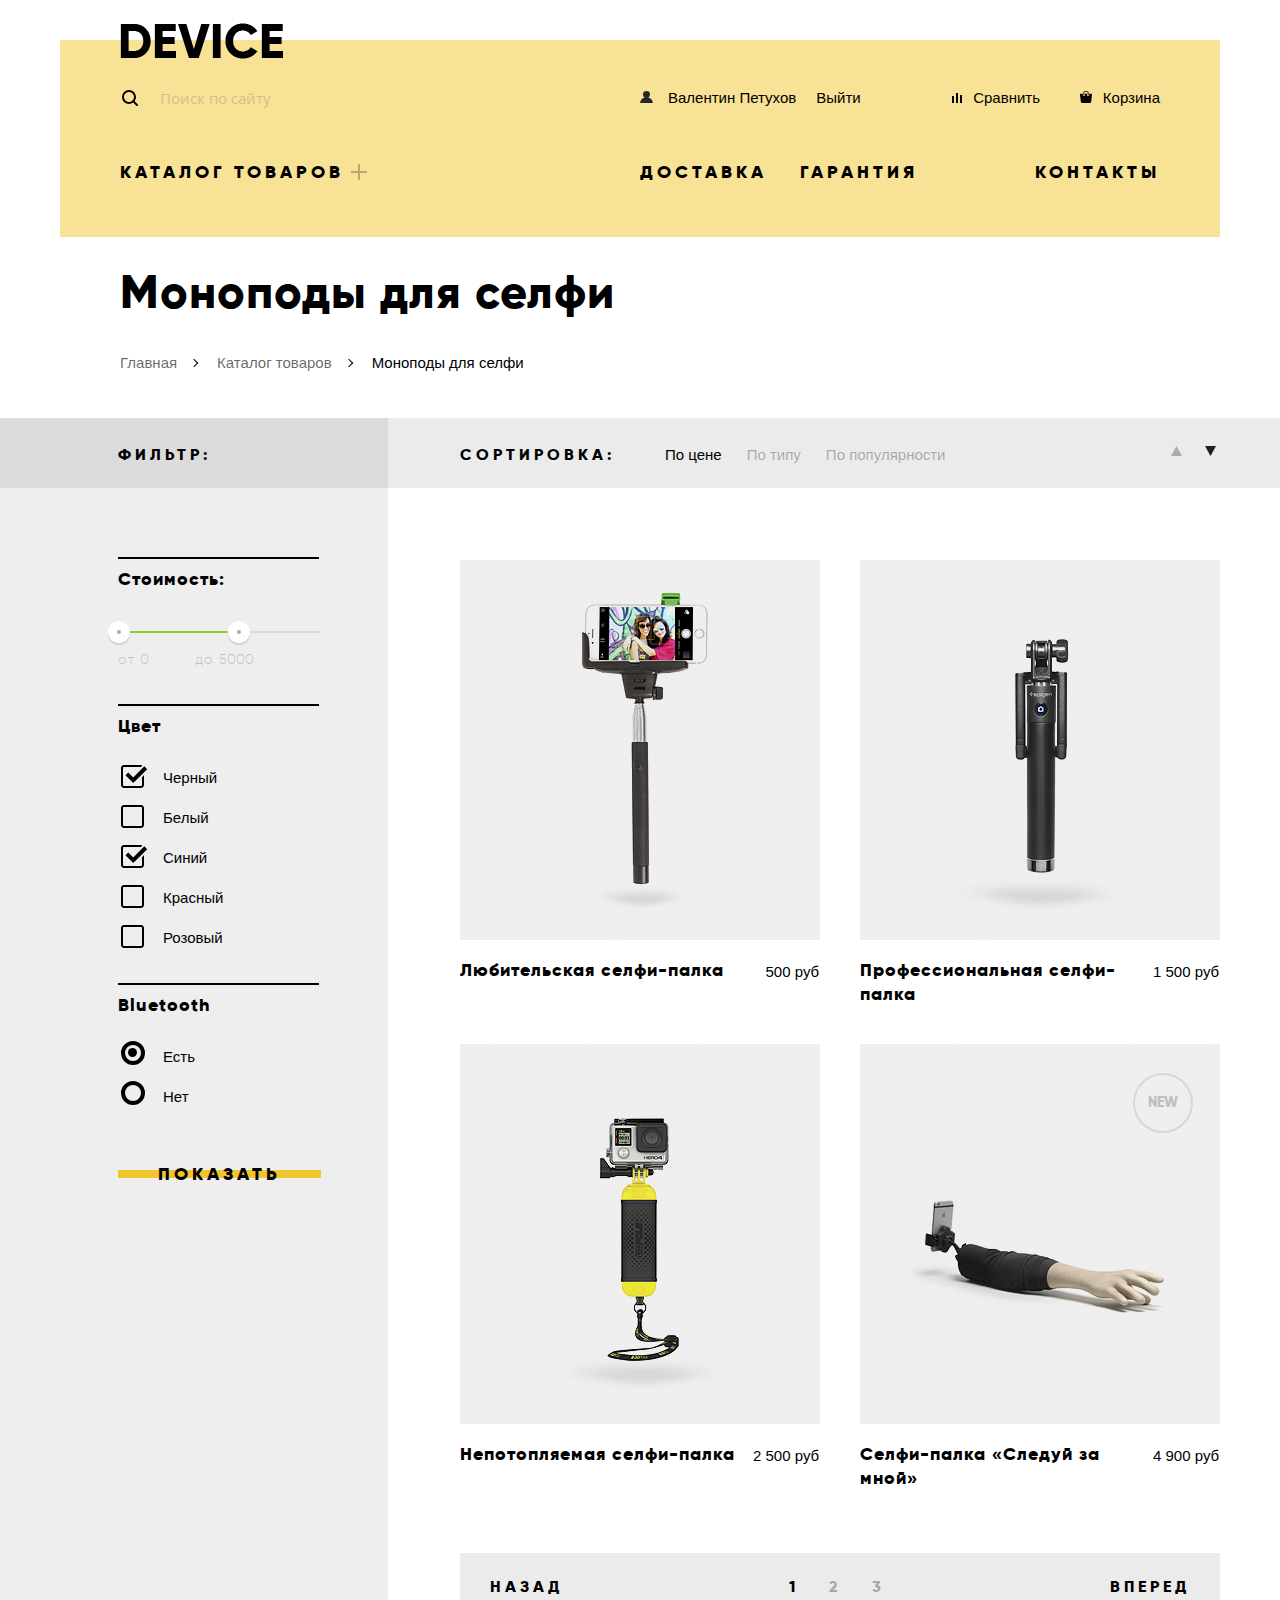
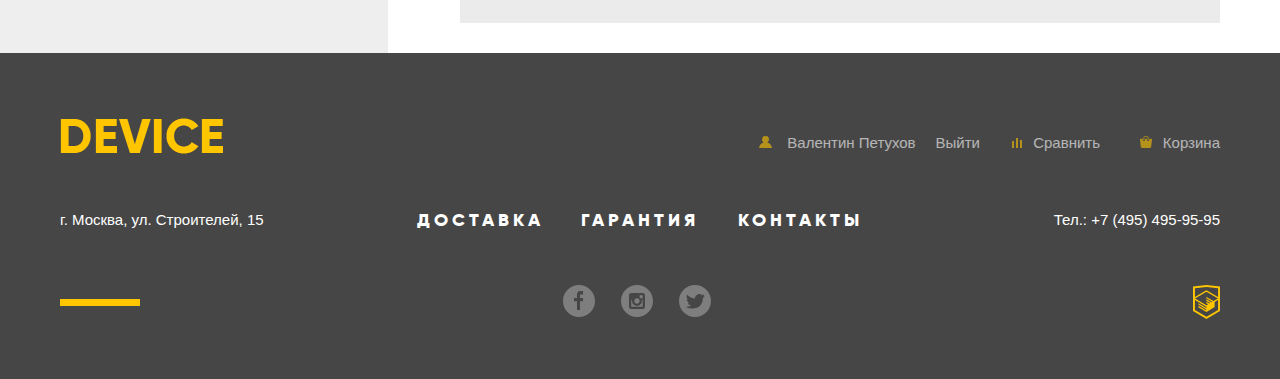
==== monopods_for_selfies.html @ bc7990cf "Первоначальная сыроватая версия" ====
<!DOCTYPE html>
<html lang="ru">
	<head>    
		<meta charset="utf-8">
		<title>HTML Academy: Девайс</title>
		<link href="css/normalize.css" rel="stylesheet">
		<link href="css/style.css" rel="stylesheet">
	</head>
	<body>
		<header>
			<div class="container">
				<div class="logo logo_header">
					<a href="index.html">
						<img src="img/logo_header.png" width="163" height="36" alt="DEVICE - девайс, логотип">
					</a>
				</div>
				<div class="submenu">
					<div class="search">
						<form>
							<input type="search" name="search" placeholder="Поиск по сайту">
							<button type="button">Найти</button>
						</form>
					</div>
					<p class="login login_header">
						<span class="unauthorized_user none"><a href="#">Войти</a></span>
						<span class="authorized_user "><a href="profile.html">Валентин Петухов</a><a href="#">Выйти</a>
					</p>
					<p class="compare compare_header"><a href="#">Сравнить</a></p>
					<p class="cart cart_header"><a href="#">Корзина</a></p>
				</div>
				<nav class="main_navigation">
					<ul class="main_navigation_list">
						<li class="catalog_header"><a class="catalog_link" href="#">Каталог товаров</a>
							<ul class="catalog_header_list">
								<li><a href="#">Виртуальная реальность</a></li>
								<li><a href="monopods_for_selfies.html">Моноподы для селфи</a></li>
								<li><a href="#">Экшн-камеры</a></li>
								<li><a href="#">Фитнес-браслеты</a></li>
								<li><a href="#">Умные часы</a></li>
								<li><a href="#">Квадрокоптеры</a></li>							
							</ul>
						</li>
						<li class="delivery"><a href="#">Доставка</a></li>
						<li class="guarantee"><a href="#">Гарантия</a></li>
						<li class="nav_contacts"><a href="#">Контакты</a></li>			
					</ul>
				</nav>
			</div>		
		</header>		
		<main class="monopods_for_selfies">
			<div class="container">
				<h1>Моноподы для селфи</h1>
				<ul class="breadcrumbs">
					<li>
						<a href="index.html">Главная</a>
					</li>
					<li>
						<a href="catalog.html">Каталог товаров</a>
					</li>
					<li class="breadcrumbs_current">Моноподы для селфи</li>
				</ul>	
			</div>		
			<div class="catalog_columns">
				<section class="filters">
					<h2>Фильтр:</h2>
					<form class="filter" method="get" action="https://echo.htmlacademy.ru">
						<fieldset>
							<legend>Стоимость:</legend>
							<div class="range_filter">
								<div class="range_controls">
									<div class="scale">
										<div class="bar" style=""></div>
									</div>
									<div class="toggle toggle_min"></div>
									<div class="toggle toggle_max"></div>
								</div>								
								<div class="price_controls">
									<label class="min_price">от 
										<input name="min_price" type="text" value="0">
									</label>
									<label class="max_price">до 
										<input name="max_price" type="text" value="5000">
									</label>
								</div>
							</div>
						</fieldset>					
						<fieldset>
							<legend>Цвет</legend>
							<ul>
								<li class="filter_option">
									<input class="visually_hidden filter_input filter_input_checkbox" type="checkbox" name="black" id="filter_black" checked>
									<label for="filter_black">Черный</label>
								</li>
								<li class="filter_option">
									<input class="visually_hidden filter_input filter_input_checkbox" type="checkbox" name="white" id="filter_white">
									<label for="filter_white">Белый</label>
								</li>
								<li class="filter_option">
									<input class="visually_hidden filter_input filter_input_checkbox" type="checkbox" name="blue" id="filter_blue" checked>
									<label for="filter_blue">Синий</label>
								</li>
								<li class="filter_option">
									<input class="visually_hidden filter_input filter_input_checkbox" type="checkbox" name="red" id="filter_red">
									<label for="filter_red">Красный</label>
								</li>
								<li class="filter_option">
									<input class="visually_hidden filter_input filter_input_checkbox" type="checkbox" name="pink" id="filter_pink">
									<label for="filter_pink">Розовый</label>
								</li>							
							</ul>
						</fieldset>					
						<fieldset>
							<legend>Bluetooth</legend>
							<ul>
								<li class="filter_option">
									<input class="visually_hidden filter_input filter_input_radio" type="radio" name="bluetooth" value="true" id="filter_true" checked>
									<label for="filter_true">Есть</label>
								</li>
								<li class="filter_option">
									<input class="visually_hidden filter_input filter_input_radio" type="radio" name="bluetooth" value="false" id="filter_false">
									<label for="filter_false">Нет</label>
								</li>
							</ul>
						</fieldset>					
						<button type="submit" class="filter_button button">Показать</button>
					</form>			
				</section>
				
				<section class="catalog">
					<ul class="sort">
						<li class="sort_item"><h2>Сортировка:</h2></li>
						<li class="sort_item current">По цене</li>
						<li class="sort_item">По типу</li>
						<li class="sort_item">По популярности</li>
						<li class="sort_item">
							<button type="button" class="increase"><span class="visually_hidden">по возрастанию цены</span></button>
							<button type="button" class="decrease current"><span class="visually_hidden">по убыванию цены</span></button>
						</li>						
					</ul>
					
					<h2 class="visually_hidden">Список моноподов для селфи</h2>
					<ul class="catalog_list">
						<li class="catalog_item">						
							<p class="catalog_item_image">
								<img src="img/item-1.jpg" width="360" height="380" alt="Любительская селфи-палка">
								<span class="button_wrap">
									<button type="button" class="button">В корзину</button>
									<button type="button" class="catalog_item_compare ">Добавить к сравнению</button>
								</span>							
							</p>						
							<a href="catalog_item.html">
								<h3>Любительская селфи-палка</h3>
							</a>
							<p class="catalog_item_price">
								500 <span>руб<span>
							</p>
						</li>
						<li class="catalog_item">						
							<p class="catalog_item_image">
								<img src="img/item-2.jpg" width="360" height="380" alt="Профессиональная селфи-палка ">
								<span class="button_wrap">
									<button type="button" class="button" href="#">В корзину</button>
									<button type="button" class="catalog_item_compare ">Добавить к сравнению</button>
								</span>
							</p>
							<a href="catalog_item.html">
								<h3>Профессиональная селфи-палка </h3>
							</a>
							<p class="catalog_item_price">
								1 500 <span>руб<span>
							</p>
						</li>
						<li class="catalog_item">						
							<p class="catalog_item_image">
								<img src="img/item-3.jpg" width="360" height="380" alt="Непотопляемая селфи-палка">
								<span class="button_wrap">
									<button type="button" class="button" href="#">В корзину</button>
									<button type="button" class="catalog_item_compare ">Добавить к сравнению</button>
								</span>							
							</p>						
							<a href="catalog_item.html">
								<h3>Непотопляемая селфи-палка</h3>
							</a>
							<p class="catalog_item_price">
								2 500 <span>руб<span>
							</p>
						</li>
						<li class="catalog_item new">						
							<p class="catalog_item_image">
								<img src="img/item-4.jpg" width="360" height="380" alt="Селфи-палка «Следуй за мной»">
								<span class="button_wrap">
									<button type="button" class="button" href="#">Купить</button>
									<button type="button" class="catalog_item_compare ">Добавить к сравнению</button>
								</span>							
							</p>						
							<a href="catalog_item.html">
								<h3>Селфи-палка «Следуй за мной»</h3>
							</a>
							<p class="catalog_item_price">
								4 900 <span>руб<span>
							</p>
						</li>
					</ul>
					<ul class="pagination_list">
						<li class="pagination_item">
							<a href="#">назад</a>
						</li>
						<span>
							<li class="pagination_item pagination_item_current">
								<a>1</a>
							</li>					
							<li class="pagination_item">
								<a href="#">2</a>
							</li>
							<li class="pagination_item">
								<a href="#">3</a>
							</li>
						</span>
						<li class="pagination_item"><a href="#">вперед</a></li>
					</ul>				
				</section>	
			</div>
		</main>
		
		<footer>
			<div class="container">
				<div class="footer_wrap">
					<div class="logo">
						<a href="index.html">
							<img src="img/logo_footer.png" width="163" height="36" alt="DEVICE - девайс, логотип">
						</a>
					</div>
					<div class="submenu">				
						<p class="login login_footer">
							<span class="unauthorized_user none"><a href="#">Войти</a></span>
							<span class="authorized_user "><a href="profile.html">Валентин Петухов</a><a href="#">Выйти</a>
						</p>
						<p class="compare compare_footer"><a href="#">Сравнить</a></p>
						<p class="cart cart_footer"><a href="#">Корзина</a></p>		
					</div>
				</div>
				<nav class="footer_navigation">	
					<ul class="footer_navigation_list">
						<li class="delivery"><a href="#">Доставка</a></li>
						<li class="guarantee"><a href="#">Гарантия</a></li>
						<li class="nav_contacts"><a href="#">Контакты</a></li>		
					</ul>
				</nav>
				<div class="contacts_secondary">
					<p>г. Москва, ул. Строителей, 15 </p>
					<p><a href="tel:+74954959595">Тел.: +7 (495) 495-95-95</a></p>
				</div>	
				<div class="external_link">
					<ul class="social">
					  <li><a class="social_button" href="#"><span class="visually_hidden">Фейсбук</span><img src="img/fb.svg" width="32" height="32" alt=""></a></li>
					  <li><a class="social_button" href="#"><span class="visually_hidden">Инстаграм</span><img src="img/instagram.svg" width="32" height="32" alt=""></a></li>
					  <li><a class="social_button" href="#"><span class="visually_hidden">Твиттер</span><img src="img/twitter.svg" width="32" height="32" alt=""></a></li>
					</ul>
					<a class="academy_link" href="https://htmlacademy.ru/intensive/htmlcss"><span class="visually_hidden">HTML Academy</span><img src="img/logo-html.svg" width="27" height="35" alt=""></a>
				</div>
			</div>		
		</footer>
				
		<section class="modal modal_map" id="map">
			<h2 class="visually_hidden">Как до нас добраться</h2>
			<script type="text/javascript" charset="utf-8" async src="https://api-maps.yandex.ru/services/constructor/1.0/js/?um=constructor%3A7a8193ea31c85af21fbd491e9a015ad1e9bf669c676dd7526cad1c7d620a6d3d&amp;width=960&amp;height=559&amp;lang=ru_RU&amp;scroll=true"></script>
			<button class="modal_close" type="button">Закрыть</button>
		</section>
	</body>
</html>
---- css/style.css ----
@font-face {
	font-family: 'Gilroy';
    src: local('Gilroy Light'), local('Gilroy-Light'), 
	url('fonts/gilroylight.woff2') format('woff2'),
    url('fonts/gilroylight.woff') format('woff');        
    font-weight: 300;
    font-style: normal;
}

@font-face {
    font-family: 'Gilroy';
    src: local('Gilroy Extra-Bold'), local('Gilroy-Extra-Bold'), 
	url('fonts/gilroyextrabold.woff2') format('woff2'),
    url('fonts/gilroyextrabold.woff') format('woff');		
    font-weight: 800;
    font-style: normal;
}

@font-face {
    font-family: 'Open Sans';
    src: local('Open Sans Light'), local('Open-Sans-Light'), 
	url('fonts/opensans-light.woff2') format('woff2'),
    url('fonts/opensans-light.woff') format('woff');       
    font-weight: 300;
    font-style: normal;
}

@font-face {
    font-family: 'Open Sans';
    src: local('Open Sans Regular'), local('Open-Sans-Regular'), 
	url('fonts/opensans.woff2') format('woff2'),
    url('fonts/opensans.woff') format('woff');         
    font-weight: normal;
    font-style: normal;
}

body {
	min-width: 1160px;
	margin: 0;
	padding: 0;
	font-family: "Open Sans", Arial, sans-serif;
	font-size: 15px;
	line-height: 30px;
	font-weight: 300;
	color: #000;
	background-color: #fff;
}

a {
	text-decoration: none;
	color: inherit;
}

img {
	max-width: 100%;
	height: auto;
}

/* ul {
	list-style: none;
	padding-left: 0;
	margin: 0;
} */

.visually_hidden:not(:focus):not(:active),
 input[type="checkbox"].visually_hidden,
 input[type="radio"].visually_hidden {
	position: absolute;
	width: 1px;
	height: 1px;
	margin: -1px;
	border: 0;
	padding: 0;
	white-space: nowrap;
	-webkit-clip-path: inset(100%);
	clip-path: inset(100%);
	clip: rect(0 0 0 0);
	overflow: hidden;
}

.container {
	width: 1160px;
	margin: 0 auto;
	padding: 0;
	box-sizing: border-box;
}

.none {
	display:none;
}

/* =======================HEADER======================== */
header .container {
	background-color: #f7e296;
	background-image: -webkit-linear-gradient(top, #fff 40px, #f7e296 40px);
	background-image: -o-linear-gradient(top, #fff 40px, #f7e296 40px);
	background-image: linear-gradient(180deg, #fff 40px, #f7e296 40px);
	padding: 0 60px; 
	-webkit-box-sizing: border-box; 
	box-sizing: border-box;
	position: relative;
}

.main_navigation_list,
.footer_navigation_list {
	list-style: none;
	margin: 0;
	padding: 22px 0 53px;
}

.submenu, 
.main_navigation_list,
.footer_navigation_list {
	display: -webkit-box;
	display: -ms-flexbox;
	display: flex;
	-ms-flex-wrap: wrap;
	flex-wrap: wrap;
	-webkit-box-pack: justify;
	-ms-flex-pack: justify;
	justify-content: space-between;	
}

.submenu {
	margin: 0;
	margin-bottom: 10px;
	/* list-style: none; */
	/* padding-left: 0; */	
}

.submenu a {
	position: relative;
	padding-left: 28px;
}
.login a{
	padding-left: 0;
}
.login_header,
.compare_header,
.cart_header {
	margin-top: 9px;
}

.main_navigation_list,
.footer_navigation_list {
	margin-bottom: 0;
	font-family: "Gilroy", Arial, sans-serif;
	font-size: 18px;
	font-weight: 800;
	text-transform: uppercase;
	letter-spacing: 4px;
	line-height: 24px;
}

.logo {
	margin-bottom: 5px;
}

.logo_header {
	width: 100%;
	padding-top: 23px;	
}

.search {
	width: 50%;	
	position: relative;	
}

.search input {
	background-color: #f7e296;
	border: none;
	color: #000;
	padding-left: 40px;
	opacity: 0.3;
	width: 356px;
	height: 48px;
	-webkit-box-sizing: border-box;
	box-sizing: border-box;
	vertical-align: top;
}

.search input:focus {
	border-bottom: 2px solid #000;
}

.search button {
	display: none;
	width: 85px;
	height: 48px;
	border: 2px solid #000;
	-webkit-box-sizing: border-box;
	box-sizing: border-box;
	-webkit-box-align: center;
	-ms-flex-align: center;
	align-items: center;
	-webkit-box-pack: center;
	-ms-flex-pack: center;
	justify-content: center;
	vertical-align: top;
	background-color: transparent;
	margin-left: -4px;
}

.search input:focus+button {
	display: -webkit-inline-box;
	display: -ms-inline-flexbox;
	display: inline-flex;
}

.search input:focus+button:hover {
	background-color: #000;
	color: #fff;
}

.search input+button:active {
	background-color: #000;
	display: -webkit-inline-box;
	display: -ms-inline-flexbox;
	display: inline-flex;
	color: rgba(256, 256, 256, 0.3);
}

.search::before {	
	display: block;
    position: absolute;
    top: 16px;
	left: 2px;
    width: 16px;
    height: 16px;
    background: url(../img/search.svg) center no-repeat; 
    content: "";
	z-index: 5;
}

.login {	
	width: 240px;	
}

.login span {
	position: relative;
	/* padding-left: 28px;  */
}

.login a {
	padding-left: 28px; 
}

.login span::before {	
	display: block;
    position: absolute;
    bottom: 3px;
	left: 0;
    width: 13px;
    height: 12px;
    background: url(../img/user.svg) center no-repeat; 
    content: "";
}

.authorized_user a:nth-of-type(2) {
	padding-left: 20px;
}

.compare {
	margin-right: 0;
	margin-left: auto;
	width: 120px;
	text-align: right;		
}

.compare a::before {	
	display: block;
    position: absolute;
    bottom: 3px;
	left: 7px;
    width: 10px;
    height: 10px;
    background: url(../img/compare.svg) center no-repeat; 
    content: "";
}

.cart {
	width: 120px;	
	text-align: right;
}

.cart a::before {	
	display: block;
    position: absolute;
    bottom: 3px;
	left: 5px;
    width: 12px;
    height: 12px;
    background: url(../img/cart.svg) center no-repeat; 
    content: "";
}

.catalog_header {
	width: 50%;	
}

.catalog_link {
	position: relative;
}

.catalog_link:after {
	display: block;
    position: absolute;
    top: 3px;
	right: -23px;
    width: 16px;
    height: 16px;
    background: url(../img/plus.svg) center no-repeat; 
    content: "";
	opacity: 0.3;
}

.delivery {
	width: 160px;
	margin-left: 0;
	margin-right: 0;
}

.guarantee {
	width: 160px;
	margin-left: 0;
	margin-right: auto;
}

.catalog_header_list {
	position: absolute;
	width: 100%;
	background-color: #f7e296;
	left: 0;
	display: none;
	padding: 20px 60px 35px;
	-webkit-box-sizing: border-box;
	box-sizing: border-box;
	z-index: 2;
	font-family: "Open Sans", Arial, sans-serif;
	font-size: 15px;
	line-height: 36px;
	text-transform: none;
	font-weight: 300;
	letter-spacing: normal;
	max-height: 164px;	
	list-style: none;
	margin: 0;
}

.catalog_header:hover .catalog_header_list {
	display: -webkit-box;
	display: -ms-flexbox;
	display: flex;
	-webkit-box-orient: vertical;
	-webkit-box-direction: normal;
	-ms-flex-direction: column;
	flex-direction: column;
	-ms-flex-wrap: wrap;
	flex-wrap: wrap;
	-ms-flex-line-pack: start;
	align-content: flex-start;
}

.catalog_header_list li {
	min-width: 200px;
	max-width: 240px;
	padding-right: 40px;	
}

.catalog_header_list li:last-child {
	margin-bottom: 35px;
}

/* ======================FOOTER========================= */
footer {
	background-color: #464646;
	color: #fff;
	padding-top: 60px;
	padding-bottom: 50px;
}

footer .logo {
	padding-top: 5px;
	width: 50%;
}
.footer_wrap{
	display: -webkit-box;
	display: -ms-flexbox;
	display: flex;
	-ms-flex-wrap: nowrap;
	flex-wrap: nowrap;
	-webkit-box-pack: justify;
	-ms-flex-pack: justify;
	justify-content: space-between;
	margin-bottom: 0;
}
footer .login {
	margin-left: auto;
	margin-right: 0;
	width: 250px;
	text-align: right;
	opacity: 0.6;
}

.login_footer span::before {
	background: url(../img/user_footer.svg) center no-repeat; 
}

.compare_footer a::before {
	background: url(../img/compare_footer.svg) center no-repeat; 
}

.cart_footer a::before {	
	background: url(../img/cart_footer.svg) center no-repeat; 
}

.compare_footer {
	margin-left: 0;	
	opacity: 0.6;
}
 
.cart_footer {
	opacity: 0.6;
}

footer .submenu {
    margin-bottom: 13px;
	width: 50%;	
}

.footer_navigation_list {
	-webkit-box-pack: center;
	-ms-flex-pack: center;
	justify-content: center;
	list-style:none;
	padding-left: 0;
}

footer .delivery,
footer .guarantee,
footer .nav_contacts {
	width: 160px;
	text-align: center;
}

footer .guarantee {
	margin-right: 0;
}

.contacts_secondary {
	display: -webkit-box;
	display: -ms-flexbox;
	display: flex;
	-ms-flex-wrap: nowrap;
	flex-wrap: nowrap;
	-webkit-box-pack: justify;
	-ms-flex-pack: justify;
	justify-content: space-between;
	margin-bottom: 0;
	height: 0;
}

.contacts_secondary p {
	position: relative;
	top: -95px
}

.external_link {
	display: -webkit-box;
	display: -ms-flexbox;
	display: flex;
	-ms-flex-wrap: nowrap;
	flex-wrap: nowrap;
	-webkit-box-pack: end;
	-ms-flex-pack: end;
	justify-content: flex-end;
	align-items: flex-start;
	position: relative;
}

.external_link::before {	
	display: block;
    position: absolute;
    bottom: 23px;
	left: 0px;
    width: 80px;
    height: 7px;
    background-color: #ffc600; 
    content: "";
}

.social {
	margin-right: -109px;
	/* margin-left: auto; */
	margin-bottom: 0;
	margin-top: 0;
}

.social li {
	padding: 0 11px;
	display: inline-block;
}

.social img {
	opacity: 0.3;
}

.social img:hover {
	opacity: 0.6;
	border: none;
}

.social a:focus img {
	opacity: 0.3;
	border: none;
}

.academy_link {
	margin-left: 50%;
	
}

/* =========================================================
							ГЛАВНАЯ
========================================================= */

/* ======================СЛАЙДЕР 1========================= */
.slider .container {
	position: relative;
}
.slider_list{
	list-style: none;
	padding-left: 0;
	margin: 0;
}

.slider h3 {
	font-family: "Gilroy", Arial, sans-serif;
	font-size: 47px;
	font-weight: 800;
	letter-spacing: 1px;
	line-height: 56px;
	margin: 79px 0 20px;
}

.slide {
	display: -webkit-box;
	display: -ms-flexbox;
	display: flex;
	-ms-flex-wrap: nowrap;
	flex-wrap: nowrap;
	-webkit-box-pack: justify;
	-ms-flex-pack: justify;
	justify-content: space-between;	
	background-color: #fff;
	background-image: -webkit-linear-gradient(top, #f7e296 110px, #fff 110px);
	background-image: -o-linear-gradient(top, #f7e296 110px, #fff 110px);
	background-image: linear-gradient(180deg, #f7e296 110px, #fff 110px);
	position: relative;
	margin-bottom: 95px;
}

.slide::after {	
	display: block;
    position: absolute;
    top: 60px;
	right: 48px;
    content: "";
	font-family: "Gilroy", Arial, sans-serif;
	font-size: 179px;
	font-weight: 800;
	color: #fff;
	z-index: 0;	
}

.slide#slide_2 {
	display: none;
}

.slide#slide_3 {
	display: none;
}

.slide#slide_1::after {
	content: "01";
}

.slide#slide_2::after {
	content: "02";
}

.slide#slide_3::after {
	content: "03";
}

.slider_controls {
	position: absolute;
	top: 320px;
	right: 100px;
	z-index: 2;
}

.slider_controls label {
	display: inline-block;
	width: 12px;
	height: 12px;
	border: 1px solid #000;	
	border-radius: 50%;
	margin-left: 20px;
	position: relative;
}

.slider_controls_input:checked + label::before {
	position: absolute;
	display: block;
	top: 3px;
	left: 3px;
	width: 3px;
	height: 3px;
	border: 1px solid #000;	
	border-radius: 50%;
	content: "";
	
}

.slider_img {
	display: -webkit-box;
	display: -ms-flexbox;
	display: flex;
	-webkit-box-align: center;
	-ms-flex-align: center;
	align-items: center;
	-webkit-box-pack: center;
	-ms-flex-pack: center;
	justify-content: center;
	width: 50%;		
}

.slider_img img {
	vertical-align: middle;	
}

.slider_desc {
	width: 50%;
	display: inline-block;
	z-index: 1;
}

.slider_desc p {
	padding-bottom: 25px;
}

.slider_desc h3 {
	position: relative;
}

.slider_desc h3::before {	
	display: block;
    position: absolute;
    top: -44px;
	left: 0px;
    width: 100px;
    height: 7px;
    background-color: #fff; 
    content: "";
}

.slider_charakt {
	font-family: "Gilroy", Arial, sans-serif;
	font-size: 36px;
	line-height: 48px;
	font-weight: 300;
}

.slider_charakt td {
	padding-right: 56px;
}

.button {
	font-family: "Gilroy", Arial, sans-serif;
	font-size: 18px;
	font-weight: 800;
	text-transform: uppercase;
	letter-spacing: 4px;
	line-height: 24px;
	display: inline-block;
	border: none;
	padding: 10px 40px;
	background-color: transparent;
	background-image: -webkit-linear-gradient(top, transparent 18px, #f0c52e 18px, #f0c52e 26px,transparent 26px);
	background-image: -o-linear-gradient(top, transparent 18px, #f0c52e 18px, #f0c52e 26px,transparent 26px);
	background-image: linear-gradient(180deg, transparent 18px, #f0c52e 18px, #f0c52e 26px,transparent 26px);
	margin-bottom: 50px;
}

.button:hover {
	background-image: none;	
	background-color: #f0c52e;
}

.button:active , 
.button:focus {
	color: rgba(0, 0, 0, 0.3);
}

img[src*="slider-2"]{
	margin-top: 12px;
}

img[src*="slider-3"]{
	margin-top: -30px;
}

/* ======================РАЗДЕЛЫ КАТАЛОГА========================= */
.popular {
	margin-bottom: 85px;
}

.popular_list {
    display: -webkit-box;
    display: -ms-flexbox;
    display: flex;
	-ms-flex-wrap: nowrap;
	flex-wrap: nowrap;
	-webkit-box-pack: justify;
	-ms-flex-pack: justify;
	justify-content: space-between;
	list-style: none;
	padding-left: 0;
	margin: 0;
}

.popular_item  div {
	display: -webkit-box;
	display: -ms-flexbox;
	display: flex;
	-webkit-box-pack: center;
	-ms-flex-pack: center;
	justify-content: center;
	width: 160px;
	height: 160px;
	background-color: #f7e296;
	margin-bottom: 30px;
	-webkit-box-sizing: border-box;
	box-sizing: border-box;
}

.popular_item img{
	height: 100%;
}
.popular_item  div:hover {
	background-color: #f0c52e;
}

.popular_item:active img,
.popular_item:active p,
.popular_item:focus img,
.popular_item:focus p{
	opacity: 0.3;
}

.popular_item:nth-of-type(2) div {
	-webkit-box-align: end;
	-ms-flex-align: end;
	align-items: flex-end;
	padding-bottom: 3px;
}

.popular_item p {
	font-family: "Gilroy", Arial, sans-serif;
	font-size: 18px;
	font-weight: 800;	
	line-height: 24px;
	margin: 0;
}

/* ======================СЛАЙДЕР 2========================= */
.services {
	background-image: -webkit-linear-gradient(top, #fff 100px, #e5e5e5 100px);
	background-image: -o-linear-gradient(top, #fff 100px, #e5e5e5 100px);
	background-image: linear-gradient(180deg, #fff 100px, #e5e5e5 100px);
	margin-bottom: 95px;
}

.services .container {
	display: -webkit-box;
	display: -ms-flexbox;
	display: flex;
	-ms-flex-wrap: nowrap;
	flex-wrap: nowrap;
	-webkit-box-pack: justify;
	-ms-flex-pack: justify;
	justify-content: space-between;
	padding-bottom: 69px;
}

.tabs_button {
	width: 280px;
	border-right: 7px solid #000;
	padding-top: 80px;
	padding-bottom: 50px;
}

.tabs_button label {
	display: block;
	width: 280px;
	height: 40px;
	margin-bottom: 25px;	
	-webkit-box-sizing: border-box;	
	box-sizing: border-box;
	color: #000;
	font-family: "Gilroy", Arial, sans-serif;
	font-size: 18px;
	font-weight: 800;
	text-transform: uppercase;
	letter-spacing: 4px;
	line-height: 24px;	
}

.tabs_button label:active, 
.tabs_button label:focus,
.tabs_button_input:checked + label{
	color: #f7e184;
	background-color: #000;	
}

.tabs_button_input:checked + label span{
	background-image: none;
}

.tabs_button_input:checked + label span:hover{
	background-color: transparent;
}

.services_button {
	display: -webkit-box;
	display: -ms-flexbox;
	display: flex;
	-webkit-box-align: center;
	-ms-flex-align: center;
	align-items: center;
	-webkit-box-pack: center;
	-ms-flex-pack: center;
	justify-content: center;	
	width: 160px;
	height: 100%;
	background-color: transparent;
	background-image: -webkit-linear-gradient(top, transparent 16px, #f0c52e 16px, #f0c52e 24px, transparent 24px);
	background-image: -o-linear-gradient(top, transparent 16px, #f0c52e 16px, #f0c52e 24px, transparent 24px);
	background-image: linear-gradient(180deg, transparent 16px, #f0c52e 16px, #f0c52e 24px, transparent 24px);
}

.services_button:hover {
	background-color: #f0c52e;
}

.services_button:active,
.services_button:focus,
label:active  .services_button,
label:focus  .services_button {
	background-color: transparent;
	background-image: none;
}

.tabs_slides {
	width: 880px;
	padding: 75px 0 0;
}

.tabs_slides h3 {
	font-family: "Gilroy", Arial, sans-serif;
	font-size: 47px;
	font-weight: 800;
	letter-spacing: 1px;
	line-height: 48px;
	margin: 0 0 30px;
}

.tabs_slides div{
	padding-right: 300px;
	padding-left: 120px;
	position: relative;
}

#tab_slide_1::after {	
	display: block;
    position: absolute;
    top: 0px;
	right: 75px;
    width: 136px;
    height: 164px;
    background: url(../img/delivery.svg) center no-repeat; 
    content: "";
}

#tab_slide_2::after {	
	display: block;
    position: absolute;
    top: 0px;
	right: 75px;
    width: 171px;
    height: 195px;
    background: url(../img/warranty.svg) center no-repeat; 
    content: "";
}

#tab_slide_3::after {	
	display: block;
    position: absolute;
    top: 0px;
	right: 75px;
    width: 156px;
    height: 188px;
    background: url(../img/credit.svg) center no-repeat; 
    content: "";
}

#tab_slide_2 {
	display: none;
}

#tab_slide_3 {
	display: none;
}

/* =====================БРЕНДЫ========================== */
.brand {
	margin-bottom: 85px;
}

.brand ul {
	display: -webkit-box;
	display: -ms-flexbox;
	display: flex;
	-ms-flex-wrap: nowrap;
	flex-wrap: nowrap;
	-webkit-box-pack: justify;
	-ms-flex-pack: justify;
	justify-content: space-between;
	list-style: none;
	padding-left: 0;
	margin: 0;
}

.brand_item:hover img {
	opacity: 0;
}

.brand_1:hover {	
	background: url(../img/logo-1_color.png)top center no-repeat; 
}


.brand_2:hover {
	background: url(../img/logo-2_color.png)top center no-repeat; 
}

.brand_3:hover {
	background: url(../img/logo-3_color.png)top center no-repeat; 
}

.brand_4:hover {
	background: url(../img/logo-4_color.png)top center no-repeat; 
}

/* =====================ОБЩАЯ ИНФОРМАЦИЯ========================== */
.general_info {
	padding-bottom: 25px;
}

.general_info .container {
	display: -webkit-box;
	display: -ms-flexbox;
	display: flex;
	-ms-flex-wrap: nowrap;
	flex-wrap: nowrap;
	-webkit-box-pack: justify;
	-ms-flex-pack: justify;
	justify-content: space-between;
}

 .info {
	padding-right: 20px;
}

 .contacts {
	padding-left: 20px;
}

.general_info h3 {
	position: relative;
	font-family: "Gilroy", Arial, sans-serif;
	font-size: 47px;
	font-weight: 800;
	letter-spacing: 1px;
	line-height: 48px;
	margin-bottom: 45px;
}

.general_info h3::before {	
	display: block;
    position: absolute;
    top: -50px;
	left: 0px;
    width: 80px;
    height: 7px;
    background-color: #000; 
    content: "";
}

.general_info p {
	margin: 0 0 31px;
}

img[src="img/map.jpg"]{
	margin-top: 10px;
	margin-bottom: 58px;
}

.transport_company {
	font-family: "Gilroy", Arial, sans-serif;
	font-size: 16px;
	font-weight: 800;
	letter-spacing: 1px;
	line-height: 40px;
	margin: 59px 0 60px;
	list-style:none;
	padding-left: 0;
}

.transport_company li {
	padding-left: 34px;
	position: relative;	
}

.transport_company li::before {
	display: block;
    position: absolute;
    top: 16px;
	left: 0px;
    width: 8px;
    height: 8px;
    border: 2px solid #e5e5e5;
	border-radius: 50%;
	-webkit-box-sizing: border-box;
	box-sizing: border-box;
	content: "";
}

/* =======================ЭФФЕКТЫ СОСТОЯНИЯ======================== */
.logo img:hover,
.search input:hover,
.login_header:hover a,
.compare_header:hover a,
.cart_header:hover a,
.catalog_header_list li:hover,
.catalog_header:hover>a,
.delivery:hover a,
.guarantee:hover a,
.nav_contacts:hover a,
.footer_navigation li:hover,
.academy_link img:hover {
	opacity: 0.6;
}

.footer_navigation .cart_footer:hover,
.footer_navigation .compare_footer:hover,
.footer_navigation .login_footer:hover,
.search input:active,
.search input:focus {
	opacity: 1;
}
 
.logo:active a,
.login_header:active a,
.compare_header:active a,
.cart_header:active a,
.catalog_header_list li:active,
.catalog_header > a:active,
.delivery:active a,
.guarantee:active a,
.nav_contacts:active a,
.academy_link img:active,
.footer_navigation .cart_footer:active,
.footer_navigation .compare_footer:active,
.footer_navigation .login_footer:active,
.logo a:focus,
.login_header a:focus,
.compare_header:focus a,
.cart_header:focus a,
.catalog_header_list li:focus,
.catalog_header:focus > a,
.delivery:focus a,
.guarantee:focus a,
.nav_contacts:focus a,
.academy_link:focus img,
.footer_navigation .cart_footer:focus,
.footer_navigation .compare_footer:focus,
.footer_navigation .login_footer:focus {
	opacity: 0.3;
}

/* ======================ВСПЛЫВАЮЩИЕ ОКНА========================= */
.modal {
	position: fixed;
	color: #000000;
	background-color: #fff; 
	-webkit-box-shadow: 0 10px 20px 0 rgba(0, 0, 0, 0.2); 
	box-shadow: 0 10px 20px 0 rgba(0, 0, 0, 0.2);
}

.modal_close {
	position: absolute;
	top: 22px;
	right: 22px;
	width: 54px;
	height: 54px;
	border-radius: 50%;
	font-size: 0;
	background-color: #f7e296;
	border: 0;
	cursor: pointer;
}

.modal_close::before,
.modal_close::after {
	content: "";
	position: absolute;
	top: 26px;
	left: 14px;
	width: 26px;
	height: 1px;
	background-color: #fff;
}

	.modal_close::before {
	-webkit-transform: rotate(45deg);
	-ms-transform: rotate(45deg);
	transform: rotate(45deg);
}

.modal_close::after {
	-webkit-transform: rotate(-45deg);
	-ms-transform: rotate(-45deg);
	transform: rotate(-45deg);
}

.message_form input:hover,
.message_form textarea:hover{
	background-color: #eaeaea;		
}

.message_form input:focus,
.message_form textarea:focus {
	border: 2px solid #f7e296;
	background-color: #fff;
}

/* ======окно сообщения======= */
.modal_message {
	top: 120px;
	left: 50%;
	margin-left: -480px;
	width: 960px;
	height: 555px;
	-webkit-box-sizing: border-box;
	box-sizing: border-box;
	padding: 90px 100px 90px;
	display: none;
	z-index: 2;
	
}

.modal_message label {
	display: inline-block;
	font-family: "Gilroy", Arial, sans-serif;
	font-size: 18px;
	font-weight: 800;
	line-height: 24px;
}

.modal_message input,
.modal_message textarea {
	background-color: #f2f2f2;
	margin: 7px 0 30px;
	padding: 16px 20px;
	-webkit-box-sizing: border-box;
	box-sizing: border-box;
	border: none;	
}

.modal_message input {
	width:360px;
	height: 50px;
	display: block;	
}

.modal_message textarea {
	width:760px;
	height: 156px;	
}

.message_form {
	display: -webkit-box;
	display: -ms-flexbox;
	display: flex;
	-ms-flex-wrap: wrap;
	flex-wrap: wrap;
	-webkit-box-pack: justify;
	-ms-flex-pack: justify;
	justify-content: space-between;
}

/* ======окно карта======= */
.modal_map {
	top: 50%;
	left: 50%;
	margin-top: -280px;
	margin-left: -480px;
	width: 960px;
	height: 559px;
	display: none;
	z-index: 2;
}

.modal-map p {
	margin: 0;
}

/* =========================================================
					КАТАЛОГ - МОНОПОДЫ ДЛЯ СЕЛФИ
========================================================= */
.monopods_for_selfies .container{
	padding: 0 60px;
}
.monopods_for_selfies h1 {
	font-family: "Gilroy", Arial, sans-serif;
	font-size: 47px;
	font-weight: 800;
	letter-spacing: 1px;
	line-height: 48px;
}

.breadcrumbs {
	display: -webkit-box;
	display: -ms-flexbox;
	display: flex;
	-webkit-box-pack: start;
	-ms-flex-pack: start;
	justify-content: flex-start;
	-ms-flex-wrap: wrap;
	flex-wrap: wrap;
	padding: 0;
	margin: 0;
	margin-bottom: 40px;
	list-style: none;	
}

.breadcrumbs li {
	position: relative;
	margin-right: 40px;
}

.breadcrumbs li:last-child {
	margin-right: 0;
}

.breadcrumbs li::after {
	content: "";
	position: absolute;
	top: 12px;
	right: -20px;
	width: 5px;
	height: 5px;
	border-top: 1px solid #000000;
	border-right: 1px solid #000000;
	-webkit-transform: rotate(45deg);
	-ms-transform: rotate(45deg);
	transform: rotate(45deg);	
}

.breadcrumbs a {
	color: rgba(0, 0, 0, 0.6);
}

.breadcrumbs a:hover,
.breadcrumbs a:focus {
	color: rgba(0, 0, 0, 1);	
}

.breadcrumbs a:active {
	color: rgba(0, 0, 0, 0.3);	
}

.breadcrumbs_current::after {
	display: none;
}

.catalog_columns {
	display: -webkit-box;
	display: -ms-flexbox;
	display: flex;
	-webkit-box-pack: center;
	-ms-flex-pack: center;
	justify-content: center;
	background-image: linear-gradient(90deg, #eeeeee 50%, #ffffff 70px);
	box-shadow: 0 70px 0 rgba(0,0,0,0.08)inset;
}

/* ========================фИЛЬТР======================= */
.filters {
	width: 328px;
	padding: 0 68px 0 58px;
	/* background-image: -webkit-linear-gradient(top, #dcdcdc 70px, #efefef 70px);
	background-image: -o-linear-gradient(top, #dcdcdc 70px, #efefef 70px);
	background-image: linear-gradient(180deg, #dcdcdc 70px, #efefef 70px); */
	-webkit-box-sizing: border-box;
	box-sizing: border-box;
}

.catalog_columns h2 {
	font-family: "Gilroy", Arial, sans-serif;
	font-size: 16px;
	font-weight: 800;
	letter-spacing: 4px;
	line-height: 24px;
	text-transform: uppercase;
	margin: 25px 0 100px 0;
}

.filter fieldset {
	padding: 0;
	margin: 0;
	margin-bottom: 30px;
	border: none;	
}

.filter fieldset:first-child {
	margin-bottom: 35px;
}

.filter legend {
	font-family: "Gilroy", Arial, sans-serif;
	font-size: 18px;
	font-weight: 800;
	letter-spacing: 1px;
	line-height: 24px;
	margin-bottom: 25px;
	position: relative;
}

.filter legend:before {
	content: "";
	position: absolute;
	top: -10px;
	left:0px;
	width: 201px;
	height: 2px;
	background-color: #000000;	
}

/* =====диапазон цен======= */
.filter_item legend {
	font-size: 18px;
	line-height: 24px;
	text-transform: uppercase;
	font-weight: 700;
}

.range_controls {
	position: relative;
	height: 30px;
	margin-bottom: 0;
	padding-top: 15px;
	-webkit-box-sizing: border-box;
	box-sizing: border-box;	
}

.range_controls .scale {
	height: 2px;
	background: #d7dcde;
}

.range_controls .bar {
	margin-left: 0%; 
	width: 60%;	
	height: 2px;
	background: #91c92f;
}

.range_controls .toggle {
	position: absolute;
	top: 5px;
	left: 0;
	width: 4px;
	height: 4px;
	padding: 0;
	border: 9px solid #ffffff;
	background-color: #ababab;
	-webkit-box-shadow: 0 2px 1px 0 #cfcfcf;
	box-shadow: 0 2px 1px 0 #cfcfcf;
	border-radius: 50%;
	cursor: pointer;
}

.range_controls .toggle:active{
	border: 10px solid #ffffff;
	top: 4px;
}

.range_controls .toggle_min {
	left: -10px;
}

.range_controls .toggle_max {
	left: 110px;
}

.price_controls {
	font-size: 0;
}

.price_controls label {
	display: inline-block;
	font-family: "Gilroy", Arial, sans-serif;
	font-size: 14px;
	font-weight: 300;
	letter-spacing: 1px;
	line-height: 24px;
	color: rgba(0, 0, 0, 0.2);
}

.price_controls input {
	max-width: 55px;
	padding: 5px 0;
	text-align: left;
	border: none;
	background: transparent;
	display: inline;
	color: inherit;
}

/* =========параметры=========== */
.filter ul {
	padding: 0;
	margin: 0;
	list-style: none;	
}

.filter_option {
	margin-bottom: 10px;
	padding-left: 45px;
}

.filter_option label {
	position: relative;
	display: block;
	cursor: pointer;
	-webkit-user-select: none;
	-moz-user-select: none;
	-ms-user-select: none;
	user-select: none;
}

.filter_input_checkbox + label::before {
	content: "";
	position: absolute;
	left: -42px;
	top: 2px;
	width: 23px;
	height: 23px;
	background-image: url("../img/checkbox-off.svg");
	background-repeat: no-repeat;
	background-position: 0 0;
}

.filter_input_checkbox:checked + label::after {
	content: "";
	position: absolute;
	top: 2px;
	left: -42px;
	width: 27px;
	height: 23px;
	background-image: url("../img/checkbox-on.svg");
	background-repeat: no-repeat;
	background-position: 0 0;
}

.filter_input_checkbox:checked + label::before,
.filter_input_checkbox:checked:hover + label::before {
	opacity: 0;
}

.filter_input_checkbox:hover + label::before,
.filter_input_checkbox:checked:hover + label::after {
	opacity: 0.6;
}

.filter_input_checkbox:disabled + label::before,
.filter_input_checkbox:disabled + label::after {
	opacity: 0.3;
}

.filter_input_radio + label::before {
	content: "";
	position: absolute;
	left: -42px;
	top: -1px;
	width: 16px;
	height: 16px;
	border: 4px solid #000000;
	border-radius: 50%;
}

.filter_input:disabled + label {
	opacity: 0.3;
}

.filter_input_radio:checked + label::after {
	content: "";
	position: absolute;
	top: 6px;
	left: -35px;
	width: 9px;
	height: 9px;
	background-color: #000000;
	border-radius: 50%;
}


/* =========================КАРТОЧКИ ТОВАРОВ====================== */
.catalog {
	width: 832px;
	background-image: -webkit-linear-gradient(top, #ebebeb 70px, #ffffff 70px);
	background-image: -o-linear-gradient(top, #ebebeb 70px, #ffffff 70px);
	background-image: linear-gradient(180deg, #ebebeb 70px, #ffffff 70px);
	padding: 0 0 0 72px;
	-webkit-box-sizing: border-box;
	box-sizing: border-box;
}

.sort {
	display: -webkit-box;
	display: -ms-flexbox;
	display: flex;
	-ms-flex-wrap: wrap;
	flex-wrap: wrap;
	-webkit-box-align: center;
	-ms-flex-align: center;
	align-items: center;
	-webkit-box-pack: justify;
	-ms-flex-pack: justify;
	justify-content: space-between;
	padding: 0;
	margin: 0 0 72px 0;
	list-style: none;
	min-height: 70px;
}

.sort .current{
	color: rgba(0, 0, 0, 1);
}

.sort_item button.current {
	opacity: 1;
}

.sort_item {
	margin-left: 0;
	margin-right: 0;
	padding-right: 25px;
	text-align: left;
	color: rgba(0, 0, 0, 0.3);	
	
	margin-top: 22px;
	-ms-flex-item-align: baseline;
	align-self: baseline;
}


.sort_item:last-child {
	margin-left: auto;
	margin-right: 0;
	padding-right: 0px;
}

.sort_item h2 {
	margin: 0;
	padding-right:25px;
	color: rgba(0, 0, 0, 1);
}

.sort_item:hover {
	color: rgba(0, 0, 0, 0.6);
}

.sort_item:active {
	color: rgba(0, 0, 0, 1);
}

.sort_item button {
	width: 30px;
	height: 15px;
	border:none;
	background-color: transparent;
	position: relative;
}

.increase::before {
	content: "";
	position: absolute;
	top: 0;
	width: 11px;
	height: 10px;
	background: url("../img/icon-up-dir.svg")  center no-repeat;
	opacity: 0.3;
}

.decrease::before {
	content: "";
	position: absolute;
	top: 0;
	width: 11px;
	height: 10px;
	background: url("../img/icon-down-dir.svg")  center no-repeat;
	opacity: 0.3;
}

.decrease:hover::before,
.increase:hover::before,
.decrease.current:hover::before,
.increase.current:hover::before {
	opacity: 0.6;
}

.decrease.current::before,
.increase.current::before,
.decrease:active::before,
.increase:active::before {
	opacity: 1;
}

.catalog_list {
	display: -webkit-box;
	display: -ms-flexbox;
	display: flex;
	-ms-flex-wrap: wrap;
	flex-wrap: wrap;
	padding: 0;
	margin: 0;
	margin-bottom: 25px;
	list-style: none;
}

.catalog_item {
	width: 360px;
	margin-bottom: 20px;
	margin-right: 40px;
	position: relative;
	-webkit-box-sizing: border-box;
	box-sizing: border-box;
	display: inline-block;
}

.catalog_item:nth-child(2n) {
	margin-right: 0;
}

.catalog_item a {
	color: #000000;
	display: inline-block;
	width: 277px;
}

.catalog_item h3 {
	font-family: "Gilroy", Arial, sans-serif;
	font-size: 18px;
	font-weight: 800;
	letter-spacing: 1px;
	line-height: 24px;
}

.catalog_list .new{
	position: relative;
}
.catalog_list .new::before {
    display: block;
    position: absolute;
    top: 29px;
    right: 27px;
    width: 60px;
    height: 60px;
    border: 2px solid #d7d7d7;
	border-radius: 50%;
	box-sizing: border-box; 
    content: 'NEW';
	color: #bebebe;
	font-family: "Gilroy", Arial, sans-serif;
	font-size: 14px;
	font-weight: 800;
	z-index: 1;
	text-align: center;
	padding-top: 13px;
}
.catalog_item_image {
	margin: 0;
	position: relative;
	width: 360px;
	height: 380px;
}

.catalog_item_image img {
	width: 360px;
	height: 380px;
}

.button_wrap {
	position: absolute;
	top: 0;
	width: 100%;
	display: block;
	height: 380px;
	background-color: rgba(256, 256, 256, 0.5);
	padding-top: 168px;
	-webkit-box-sizing: border-box;
	box-sizing: border-box;
	text-align: center;
	opacity: 0;
}
.button_wrap:hover {
	opacity: 1;
}

.button_wrap .button {
	display: block;
	margin: 0 auto 10px;
}

.catalog_item_compare {
	border: none;
	background-color: transparent;
	color: rgba(0, 0, 0, 0.6);
	display: block;
	margin: 0 auto;
}

.catalog_item_compare:hover {
	color: rgba(0, 0, 0, 1);
}

.catalog_item_compare:active {
	color: rgba(0, 0, 0, 0.3);
}

.catalog_item_price {
	display: inline-block;
	width: 78px;
	vertical-align: top;
	text-align: right;
	margin-top: 17px;
}

/* ======================пагинатор========================= */
.pagination_list {  
	display: -webkit-box;  
	display: -ms-flexbox;  
	display: flex;
	-ms-flex-wrap: wrap;
	flex-wrap: wrap;
	-webkit-box-pack: justify;
	-ms-flex-pack: justify;
	justify-content: space-between;
	background-color: #ebebeb;
	margin: 0 0 30px 0;
	list-style: none;
	padding-left: 0;
	font-family: "Gilroy", Arial, sans-serif;
	font-size: 16px;
	font-weight: 800;
	letter-spacing: 4px;
	line-height: 24px;
	text-transform: uppercase;
}

.pagination_list span {
	color: rgba(0, 0, 0, 0.3);
	display: -webkit-box;
	display: -ms-flexbox;
	display: flex;
}

.pagination_item {
	height: 70px;
}

.pagination_item a {
	display: block;
	padding: 22px 15px;
	color: ;
}

.pagination_list>li {
	padding: 0 15px;	
}

.pagination_list>li:hover {
	background-color: #d9d9d9;		
}

.pagination_list>li:active {
	background-color: #d9d9d9;
	color: rgba(0, 0, 0, 0.3);	
}

.pagination_item a:hover,
.pagination_item a:focus,
.pagination_item a:active {
	background-color: ;
}

.pagination_item_current a {
	color: rgba(0, 0, 0, 1);  
}
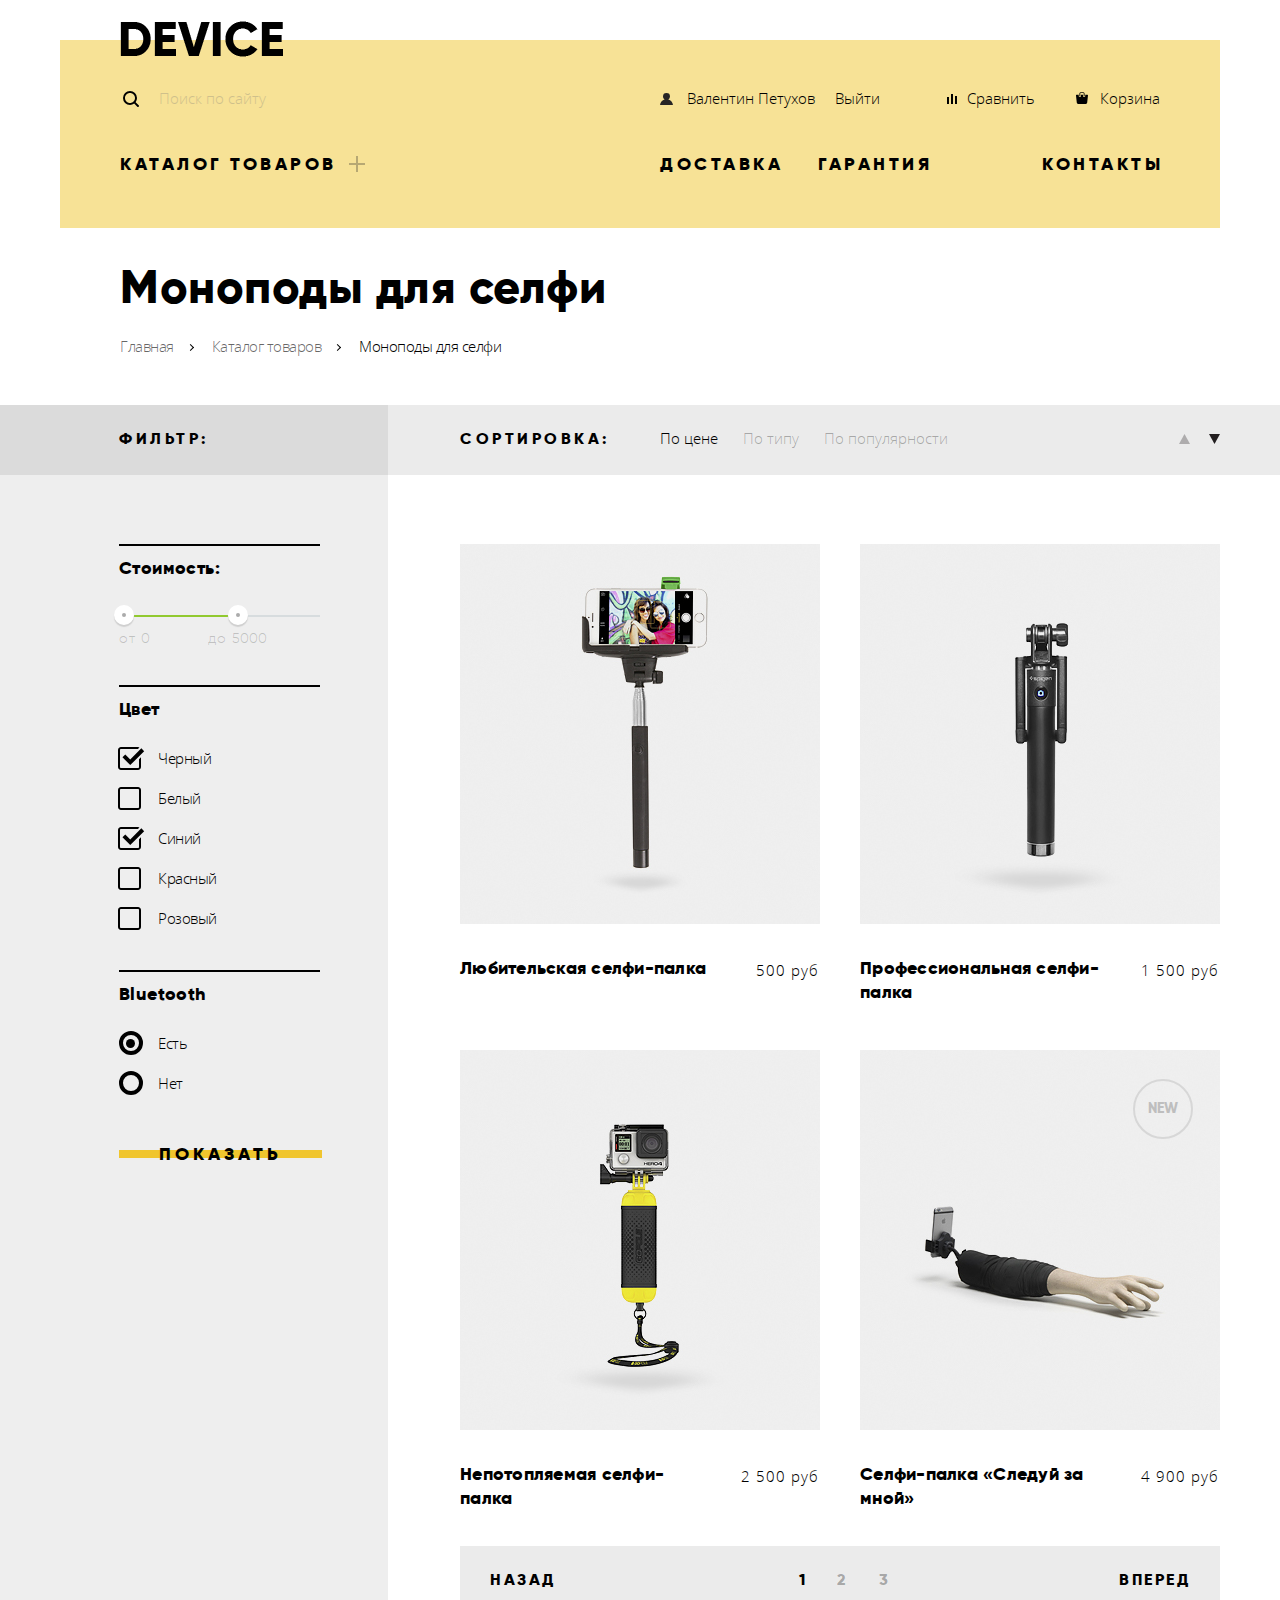
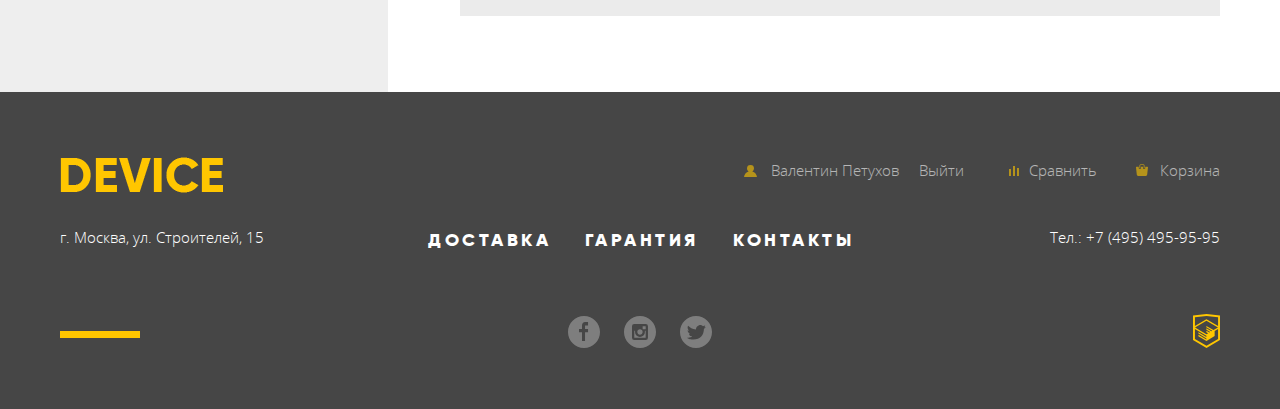
==== commit 65309edc: "Вариант 2" ====
--- a/monopods_for_selfies.html
+++ b/monopods_for_selfies.html
@@ -23,7 +23,7 @@
 					</div>
 					<p class="login login_header">
 						<span class="unauthorized_user none"><a href="#">Войти</a></span>
-						<span class="authorized_user "><a href="profile.html">Валентин Петухов</a><a href="#">Выйти</a>
+						<span class="authorized_user "><a href="profile.html">Валентин Петухов</a><a href="#">Выйти</a></span>
 					</p>
 					<p class="compare compare_header"><a href="#">Сравнить</a></p>
 					<p class="cart cart_header"><a href="#">Корзина</a></p>
@@ -65,11 +65,11 @@
 					<h2>Фильтр:</h2>
 					<form class="filter" method="get" action="https://echo.htmlacademy.ru">
 						<fieldset>
-							<legend>Стоимость:</legend>
+							<legend class="legend_prise">Стоимость:</legend>
 							<div class="range_filter">
 								<div class="range_controls">
 									<div class="scale">
-										<div class="bar" style=""></div>
+										<div class="bar"></div>
 									</div>
 									<div class="toggle toggle_min"></div>
 									<div class="toggle toggle_max"></div>
@@ -85,7 +85,7 @@
 							</div>
 						</fieldset>					
 						<fieldset>
-							<legend>Цвет</legend>
+							<legend class="legend_color">Цвет</legend>
 							<ul>
 								<li class="filter_option">
 									<input class="visually_hidden filter_input filter_input_checkbox" type="checkbox" name="black" id="filter_black" checked>
@@ -109,8 +109,8 @@
 								</li>							
 							</ul>
 						</fieldset>					
-						<fieldset>
-							<legend>Bluetooth</legend>
+						<fieldset class="fieldset_bluetooth" >
+							<legend class="legend_bluetooth">Bluetooth</legend>
 							<ul>
 								<li class="filter_option">
 									<input class="visually_hidden filter_input filter_input_radio" type="radio" name="bluetooth" value="true" id="filter_true" checked>
@@ -127,77 +127,84 @@
 				</section>
 				
 				<section class="catalog">
-					<ul class="sort">
-						<li class="sort_item"><h2>Сортировка:</h2></li>
-						<li class="sort_item current">По цене</li>
-						<li class="sort_item">По типу</li>
-						<li class="sort_item">По популярности</li>
-						<li class="sort_item">
-							<button type="button" class="increase"><span class="visually_hidden">по возрастанию цены</span></button>
-							<button type="button" class="decrease current"><span class="visually_hidden">по убыванию цены</span></button>
-						</li>						
-					</ul>
-					
+					<div class="sort_container">
+						<h2 class="h2_sort">Сортировка:</h2>
+						<ul class="sort">							
+							<li class="sort_item current"><a href="#">По цене</a></li>
+							<li class="sort_item"><a href="#">По типу</a></li>
+							<li class="sort_item"><a href="#">По популярности</a></li>
+							<li class="sort_item">
+								<a class="increase" href="#">
+									<span class="visually_hidden">по возрастанию цены</span>								
+								</a>
+							</li>
+							<li class="sort_item">
+								<a class="decrease current" href="#">
+									<span class="visually_hidden">по убыванию цены</span>								
+								</a>
+							</li>						
+						</ul>
+					</div>
 					<h2 class="visually_hidden">Список моноподов для селфи</h2>
 					<ul class="catalog_list">
 						<li class="catalog_item">						
 							<p class="catalog_item_image">
 								<img src="img/item-1.jpg" width="360" height="380" alt="Любительская селфи-палка">
 								<span class="button_wrap">
-									<button type="button" class="button">В корзину</button>
-									<button type="button" class="catalog_item_compare ">Добавить к сравнению</button>
+									<a class="button" href="#">В корзину</a>
+									<a class="catalog_item_compare " href="#">Добавить к сравнению</a>
 								</span>							
 							</p>						
 							<a href="catalog_item.html">
 								<h3>Любительская селфи-палка</h3>
 							</a>
 							<p class="catalog_item_price">
-								500 <span>руб<span>
+								500 <span>руб</span>
 							</p>
 						</li>
 						<li class="catalog_item">						
 							<p class="catalog_item_image">
 								<img src="img/item-2.jpg" width="360" height="380" alt="Профессиональная селфи-палка ">
 								<span class="button_wrap">
-									<button type="button" class="button" href="#">В корзину</button>
-									<button type="button" class="catalog_item_compare ">Добавить к сравнению</button>
+									<a class="button" href="#">В корзину</a>
+									<a class="catalog_item_compare " href="#">Добавить к сравнению</a>
 								</span>
 							</p>
 							<a href="catalog_item.html">
 								<h3>Профессиональная селфи-палка </h3>
 							</a>
 							<p class="catalog_item_price">
-								1 500 <span>руб<span>
+								1 500 <span>руб</span>
 							</p>
 						</li>
 						<li class="catalog_item">						
 							<p class="catalog_item_image">
 								<img src="img/item-3.jpg" width="360" height="380" alt="Непотопляемая селфи-палка">
 								<span class="button_wrap">
-									<button type="button" class="button" href="#">В корзину</button>
-									<button type="button" class="catalog_item_compare ">Добавить к сравнению</button>
+									<a class="button" href="#">В корзину</a>
+									<a class="catalog_item_compare " href="#">Добавить к сравнению</a>
 								</span>							
 							</p>						
 							<a href="catalog_item.html">
 								<h3>Непотопляемая селфи-палка</h3>
 							</a>
 							<p class="catalog_item_price">
-								2 500 <span>руб<span>
+								2 500 <span>руб</span>
 							</p>
 						</li>
 						<li class="catalog_item new">						
 							<p class="catalog_item_image">
 								<img src="img/item-4.jpg" width="360" height="380" alt="Селфи-палка «Следуй за мной»">
 								<span class="button_wrap">
-									<button type="button" class="button" href="#">Купить</button>
-									<button type="button" class="catalog_item_compare ">Добавить к сравнению</button>
+									<a class="button" href="#">В корзину</a>
+									<a class="catalog_item_compare " href="#">Добавить к сравнению</a>
 								</span>							
 							</p>						
 							<a href="catalog_item.html">
 								<h3>Селфи-палка «Следуй за мной»</h3>
 							</a>
 							<p class="catalog_item_price">
-								4 900 <span>руб<span>
+								4 900 <span>руб</span>
 							</p>
 						</li>
 					</ul>
@@ -205,17 +212,19 @@
 						<li class="pagination_item">
 							<a href="#">назад</a>
 						</li>
-						<span>
-							<li class="pagination_item pagination_item_current">
-								<a>1</a>
-							</li>					
-							<li class="pagination_item">
-								<a href="#">2</a>
-							</li>
-							<li class="pagination_item">
-								<a href="#">3</a>
-							</li>
-						</span>
+						<li class="pagination_item">
+							<ul class="pagination_sublist">
+								<li class="pagination_item pagination_item_current">
+									<a href="#">1</a>
+								</li>					
+								<li class="pagination_item">
+									<a href="#">2</a>
+								</li>
+								<li class="pagination_item">
+									<a href="#">3</a>
+								</li>
+							</ul>
+						</li>
 						<li class="pagination_item"><a href="#">вперед</a></li>
 					</ul>				
 				</section>	
@@ -233,7 +242,7 @@
 					<div class="submenu">				
 						<p class="login login_footer">
 							<span class="unauthorized_user none"><a href="#">Войти</a></span>
-							<span class="authorized_user "><a href="profile.html">Валентин Петухов</a><a href="#">Выйти</a>
+							<span class="authorized_user "><a href="profile.html">Валентин Петухов</a><a href="#">Выйти</a></span>
 						</p>
 						<p class="compare compare_footer"><a href="#">Сравнить</a></p>
 						<p class="cart cart_footer"><a href="#">Корзина</a></p>		
@@ -263,7 +272,7 @@
 				
 		<section class="modal modal_map" id="map">
 			<h2 class="visually_hidden">Как до нас добраться</h2>
-			<script type="text/javascript" charset="utf-8" async src="https://api-maps.yandex.ru/services/constructor/1.0/js/?um=constructor%3A7a8193ea31c85af21fbd491e9a015ad1e9bf669c676dd7526cad1c7d620a6d3d&amp;width=960&amp;height=559&amp;lang=ru_RU&amp;scroll=true"></script>
+			<script type="text/javascript" async src="https://api-maps.yandex.ru/services/constructor/1.0/js/?um=constructor%3A7a8193ea31c85af21fbd491e9a015ad1e9bf669c676dd7526cad1c7d620a6d3d&amp;width=960&amp;height=559&amp;lang=ru_RU&amp;scroll=true"></script>
 			<button class="modal_close" type="button">Закрыть</button>
 		</section>
 	</body>
--- a/css/style.css
+++ b/css/style.css
@@ -1,35 +1,31 @@
 @font-face {
-	font-family: 'Gilroy';
-    src: local('Gilroy Light'), local('Gilroy-Light'), 
-	url('fonts/gilroylight.woff2') format('woff2'),
-    url('fonts/gilroylight.woff') format('woff');        
+	font-family: 'Gilroy Light';
+    src: url('../fonts/gilroylight.woff2') format('woff2'),
+    url('../fonts/gilroylight.woff') format('woff');        
     font-weight: 300;
     font-style: normal;
 }
 
 @font-face {
-    font-family: 'Gilroy';
-    src: local('Gilroy Extra-Bold'), local('Gilroy-Extra-Bold'), 
-	url('fonts/gilroyextrabold.woff2') format('woff2'),
-    url('fonts/gilroyextrabold.woff') format('woff');		
+    font-family: 'Gilroy Extra-Bold';
+    src: url('../fonts/gilroyextrabold.woff2') format('woff2'),
+    url('../fonts/gilroyextrabold.woff') format('woff');		
     font-weight: 800;
     font-style: normal;
 }
 
 @font-face {
-    font-family: 'Open Sans';
-    src: local('Open Sans Light'), local('Open-Sans-Light'), 
-	url('fonts/opensans-light.woff2') format('woff2'),
-    url('fonts/opensans-light.woff') format('woff');       
+    font-family: 'Open Sans Light';
+    src: url('../fonts/opensanslight.woff2') format('woff2'),
+    url('../fonts/opensanslight.woff') format('woff');       
     font-weight: 300;
     font-style: normal;
 }
 
 @font-face {
-    font-family: 'Open Sans';
-    src: local('Open Sans Regular'), local('Open-Sans-Regular'), 
-	url('fonts/opensans.woff2') format('woff2'),
-    url('fonts/opensans.woff') format('woff');         
+    font-family: 'Open Sans Regular';
+    src: url('../fonts/opensans.woff2') format('woff2'),
+    url('../fonts/opensans.woff') format('woff');         
     font-weight: normal;
     font-style: normal;
 }
@@ -38,7 +34,7 @@
 	min-width: 1160px;
 	margin: 0;
 	padding: 0;
-	font-family: "Open Sans", Arial, sans-serif;
+	font-family: "Open Sans Light", Arial, sans-serif;
 	font-size: 15px;
 	line-height: 30px;
 	font-weight: 300;
@@ -55,12 +51,6 @@
 	max-width: 100%;
 	height: auto;
 }
-
-/* ul {
-	list-style: none;
-	padding-left: 0;
-	margin: 0;
-} */
 
 .visually_hidden:not(:focus):not(:active),
  input[type="checkbox"].visually_hidden,
@@ -104,8 +94,13 @@
 .main_navigation_list,
 .footer_navigation_list {
 	list-style: none;
-	margin: 0;
-	padding: 22px 0 53px;
+	margin: 0;	
+	font-family: "Gilroy Extra-Bold", Arial, sans-serif;
+	font-size: 18px;
+	font-weight: 800;
+	text-transform: uppercase;
+	letter-spacing: 3.5px;
+	line-height: 24px;
 }
 
 .submenu, 
@@ -123,46 +118,31 @@
 
 .submenu {
 	margin: 0;
-	margin-bottom: 10px;
-	/* list-style: none; */
-	/* padding-left: 0; */	
+	margin-bottom: 3px;	
 }
 
 .submenu a {
 	position: relative;
 	padding-left: 28px;
 }
-.login a{
-	padding-left: 0;
-}
+
 .login_header,
 .compare_header,
 .cart_header {
 	margin-top: 9px;
 }
 
-.main_navigation_list,
-.footer_navigation_list {
-	margin-bottom: 0;
-	font-family: "Gilroy", Arial, sans-serif;
-	font-size: 18px;
-	font-weight: 800;
-	text-transform: uppercase;
-	letter-spacing: 4px;
-	line-height: 24px;
-}
-
 .logo {
-	margin-bottom: 5px;
+	margin-bottom: 8px;
 }
 
 .logo_header {
 	width: 100%;
-	padding-top: 23px;	
+	padding-top: 21px;	
 }
 
 .search {
-	width: 50%;	
+	width: 540px;	
 	position: relative;	
 }
 
@@ -170,7 +150,7 @@
 	background-color: #f7e296;
 	border: none;
 	color: #000;
-	padding-left: 40px;
+	padding-left: 39px;
 	opacity: 0.3;
 	width: 356px;
 	height: 48px;
@@ -223,8 +203,8 @@
 .search::before {	
 	display: block;
     position: absolute;
-    top: 16px;
-	left: 2px;
+    top: 17px;
+	left: 3px;
     width: 16px;
     height: 16px;
     background: url(../img/search.svg) center no-repeat; 
@@ -237,12 +217,11 @@
 }
 
 .login span {
-	position: relative;
-	/* padding-left: 28px;  */
+	position: relative;	
 }
 
 .login a {
-	padding-left: 28px; 
+	padding-left: 27px; 
 }
 
 .login span::before {	
@@ -270,8 +249,8 @@
 .compare a::before {	
 	display: block;
     position: absolute;
-    bottom: 3px;
-	left: 7px;
+    bottom: 4px;
+	left: 8px;
     width: 10px;
     height: 10px;
     background: url(../img/compare.svg) center no-repeat; 
@@ -279,23 +258,27 @@
 }
 
 .cart {
-	width: 120px;	
+	width: 125px;	
 	text-align: right;
 }
 
 .cart a::before {	
 	display: block;
     position: absolute;
-    bottom: 3px;
-	left: 5px;
+    bottom: 4px;
+	left: 4px;
     width: 12px;
     height: 12px;
     background: url(../img/cart.svg) center no-repeat; 
     content: "";
 }
 
+.main_navigation_list{
+	padding: 21px 0 52px;	
+}
+
 .catalog_header {
-	width: 50%;	
+	width: 540px;
 }
 
 .catalog_link {
@@ -306,7 +289,7 @@
 	display: block;
     position: absolute;
     top: 3px;
-	right: -23px;
+	right: -28px;
     width: 16px;
     height: 16px;
     background: url(../img/plus.svg) center no-repeat; 
@@ -315,7 +298,7 @@
 }
 
 .delivery {
-	width: 160px;
+	width: 158px;
 	margin-left: 0;
 	margin-right: 0;
 }
@@ -324,6 +307,10 @@
 	width: 160px;
 	margin-left: 0;
 	margin-right: auto;
+}
+
+.nav_contacts{
+	margin-right: -3px;
 }
 
 .catalog_header_list {
@@ -382,7 +369,9 @@
 footer .logo {
 	padding-top: 5px;
 	width: 50%;
-}
+	margin-bottom: 26px;
+}
+
 .footer_wrap{
 	display: -webkit-box;
 	display: -ms-flexbox;
@@ -394,6 +383,7 @@
 	justify-content: space-between;
 	margin-bottom: 0;
 }
+
 footer .login {
 	margin-left: auto;
 	margin-right: 0;
@@ -417,11 +407,20 @@
 .compare_footer {
 	margin-left: 0;	
 	opacity: 0.6;
+	width: 133px;
 }
  
 .cart_footer {
 	opacity: 0.6;
-}
+	width: 123px;
+}
+
+.login_footer,
+.compare_footer,
+.cart_footer{
+	margin-top: 3px;
+}
+
 
 footer .submenu {
     margin-bottom: 13px;
@@ -439,7 +438,7 @@
 footer .delivery,
 footer .guarantee,
 footer .nav_contacts {
-	width: 160px;
+	width: 152px;
 	text-align: center;
 }
 
@@ -458,6 +457,8 @@
 	justify-content: space-between;
 	margin-bottom: 0;
 	height: 0;
+	margin-top: 50px;
+	margin-bottom: 12px;
 }
 
 .contacts_secondary p {
@@ -481,7 +482,7 @@
 .external_link::before {	
 	display: block;
     position: absolute;
-    bottom: 23px;
+    bottom: 21px;
 	left: 0px;
     width: 80px;
     height: 7px;
@@ -491,13 +492,12 @@
 
 .social {
 	margin-right: -109px;
-	/* margin-left: auto; */
 	margin-bottom: 0;
 	margin-top: 0;
 }
 
 .social li {
-	padding: 0 11px;
+	padding: 2px 10px;
 	display: inline-block;
 }
 
@@ -510,14 +510,13 @@
 	border: none;
 }
 
-.social a:focus img {
+.social a:focus  {
 	opacity: 0.3;
 	border: none;
 }
 
 .academy_link {
-	margin-left: 50%;
-	
+	margin-left: 50%;	
 }
 
 /* =========================================================
@@ -528,6 +527,7 @@
 .slider .container {
 	position: relative;
 }
+
 .slider_list{
 	list-style: none;
 	padding-left: 0;
@@ -535,12 +535,12 @@
 }
 
 .slider h3 {
-	font-family: "Gilroy", Arial, sans-serif;
+	font-family: "Gilroy Extra-Bold", Arial, sans-serif;
 	font-size: 47px;
 	font-weight: 800;
-	letter-spacing: 1px;
+	letter-spacing: 0.5px;
 	line-height: 56px;
-	margin: 79px 0 20px;
+	margin: 79px 0 19px;
 }
 
 .slide {
@@ -557,56 +557,58 @@
 	background-image: -o-linear-gradient(top, #f7e296 110px, #fff 110px);
 	background-image: linear-gradient(180deg, #f7e296 110px, #fff 110px);
 	position: relative;
-	margin-bottom: 95px;
+	margin-bottom: 107px;
+	padding: 0 60px;
 }
 
 .slide::after {	
 	display: block;
     position: absolute;
     top: 60px;
-	right: 48px;
+	right: 60px;
     content: "";
-	font-family: "Gilroy", Arial, sans-serif;
+	font-family: "Gilroy Extra-Bold", Arial, sans-serif;
 	font-size: 179px;
 	font-weight: 800;
 	color: #fff;
 	z-index: 0;	
 }
 
-.slide#slide_2 {
+.slide.slide_2 {
 	display: none;
 }
 
-.slide#slide_3 {
+.slide.slide_3 {
 	display: none;
 }
 
-.slide#slide_1::after {
+.slide.slide_1::after {
 	content: "01";
-}
-
-.slide#slide_2::after {
+	width: 170px;
+}
+
+.slide.slide_2::after {
 	content: "02";
 }
 
-.slide#slide_3::after {
+.slide.slide_3::after {
 	content: "03";
 }
 
 .slider_controls {
 	position: absolute;
-	top: 320px;
-	right: 100px;
+	top: 318px;
+	right: 82px;
 	z-index: 2;
 }
 
 .slider_controls label {
 	display: inline-block;
-	width: 12px;
-	height: 12px;
+	width: 10px;
+	height: 10px;
 	border: 1px solid #000;	
 	border-radius: 50%;
-	margin-left: 20px;
+	margin-left: 18px;
 	position: relative;
 }
 
@@ -619,8 +621,7 @@
 	height: 3px;
 	border: 1px solid #000;	
 	border-radius: 50%;
-	content: "";
-	
+	content: "";	
 }
 
 .slider_img {
@@ -630,24 +631,28 @@
 	-webkit-box-align: center;
 	-ms-flex-align: center;
 	align-items: center;
-	-webkit-box-pack: center;
-	-ms-flex-pack: center;
-	justify-content: center;
-	width: 50%;		
+	webkit-box-pack: start;
+	-ms-flex-pack: start;
+	justify-content: flex-start;
+	width: 540px;		
 }
 
 .slider_img img {
 	vertical-align: middle;	
+	margin-left: 30px;
 }
 
 .slider_desc {
-	width: 50%;
+	width: 500px;
 	display: inline-block;
 	z-index: 1;
 }
 
 .slider_desc p {
 	padding-bottom: 25px;
+	letter-spacing: 0.15px;
+	padding-right: 10px;
+	margin-bottom: 16px;
 }
 
 .slider_desc h3 {
@@ -657,7 +662,7 @@
 .slider_desc h3::before {	
 	display: block;
     position: absolute;
-    top: -44px;
+    top: -42px;
 	left: 0px;
     width: 100px;
     height: 7px;
@@ -666,18 +671,28 @@
 }
 
 .slider_charakt {
-	font-family: "Gilroy", Arial, sans-serif;
+	font-family: "Gilroy Light", Arial, sans-serif;
 	font-size: 36px;
 	line-height: 48px;
 	font-weight: 300;
 }
 
 .slider_charakt td {
-	padding-right: 56px;
+	padding-right: 73px;
+	padding-left: 1px;
+}
+
+.slider_charakt_desc {
+	font-size: 13px;
+	line-height: 20px;
+}
+
+.slider_charakt_desc td{
+	padding-top: 3px;
 }
 
 .button {
-	font-family: "Gilroy", Arial, sans-serif;
+	font-family: "Gilroy Extra-Bold", Arial, sans-serif;
 	font-size: 18px;
 	font-weight: 800;
 	text-transform: uppercase;
@@ -689,8 +704,11 @@
 	background-color: transparent;
 	background-image: -webkit-linear-gradient(top, transparent 18px, #f0c52e 18px, #f0c52e 26px,transparent 26px);
 	background-image: -o-linear-gradient(top, transparent 18px, #f0c52e 18px, #f0c52e 26px,transparent 26px);
-	background-image: linear-gradient(180deg, transparent 18px, #f0c52e 18px, #f0c52e 26px,transparent 26px);
-	margin-bottom: 50px;
+	background-image: linear-gradient(180deg, transparent 18px, #f0c52e 18px, #f0c52e 26px,transparent 26px);	
+}
+
+.slider_desc .button{
+	margin-bottom: 45px;
 }
 
 .button:hover {
@@ -713,7 +731,7 @@
 
 /* ======================РАЗДЕЛЫ КАТАЛОГА========================= */
 .popular {
-	margin-bottom: 85px;
+	margin-bottom: 81px;
 }
 
 .popular_list {
@@ -740,38 +758,56 @@
 	width: 160px;
 	height: 160px;
 	background-color: #f7e296;
-	margin-bottom: 30px;
+	margin-bottom: 32px;
 	-webkit-box-sizing: border-box;
 	box-sizing: border-box;
-}
-
-.popular_item img{
-	height: 100%;
-}
+	background-position-x: center;
+	background-position-y: center;
+	background-repeat: no-repeat;
+}
+
+.popular_item:nth-of-type(1)  div{
+	background-image: url("../img/popular-1.svg");
+}
+
+.popular_item:nth-of-type(2)  div{
+	background-image: url("../img/popular-2.svg");
+	background-position-y: bottom;
+}
+
+.popular_item:nth-of-type(3)  div{
+	background-image: url("../img/popular-3.svg");
+}
+
+.popular_item:nth-of-type(4)  div{
+	background-image: url("../img/popular-4.svg");
+}
+
+.popular_item:nth-of-type(5)  div{
+	background-image: url("../img/popular-5.svg");
+}
+
+.popular_item:nth-of-type(6)  div{
+	background-image: url("../img/popular-6.svg");
+}
+
 .popular_item  div:hover {
 	background-color: #f0c52e;
 }
 
 .popular_item:active img,
 .popular_item:active p,
-.popular_item:focus img,
-.popular_item:focus p{
+.popular_item a:focus {
 	opacity: 0.3;
 }
 
-.popular_item:nth-of-type(2) div {
-	-webkit-box-align: end;
-	-ms-flex-align: end;
-	align-items: flex-end;
-	padding-bottom: 3px;
-}
-
 .popular_item p {
-	font-family: "Gilroy", Arial, sans-serif;
+	font-family: "Gilroy Extra-Bold", Arial, sans-serif;
 	font-size: 18px;
 	font-weight: 800;	
 	line-height: 24px;
 	margin: 0;
+	width: 160px;
 }
 
 /* ======================СЛАЙДЕР 2========================= */
@@ -798,7 +834,8 @@
 	width: 280px;
 	border-right: 7px solid #000;
 	padding-top: 80px;
-	padding-bottom: 50px;
+	padding-bottom: 44px;
+	box-sizing: content-box;
 }
 
 .tabs_button label {
@@ -809,7 +846,7 @@
 	-webkit-box-sizing: border-box;	
 	box-sizing: border-box;
 	color: #000;
-	font-family: "Gilroy", Arial, sans-serif;
+	font-family: "Gilroy Extra-Bold", Arial, sans-serif;
 	font-size: 18px;
 	font-weight: 800;
 	text-transform: uppercase;
@@ -864,11 +901,11 @@
 
 .tabs_slides {
 	width: 880px;
-	padding: 75px 0 0;
+	padding: 74px 0 0;
 }
 
 .tabs_slides h3 {
-	font-family: "Gilroy", Arial, sans-serif;
+	font-family: "Gilroy Extra-Bold", Arial, sans-serif;
 	font-size: 47px;
 	font-weight: 800;
 	letter-spacing: 1px;
@@ -878,22 +915,26 @@
 
 .tabs_slides div{
 	padding-right: 300px;
-	padding-left: 120px;
+	padding-left: 114px;
 	position: relative;
 }
 
-#tab_slide_1::after {	
+.tabs_slides{
+	letter-spacing: 0.25px;
+}
+
+.tab_slide_1::after {	
 	display: block;
     position: absolute;
-    top: 0px;
-	right: 75px;
+    top: 12px;
+	right: 67px;
     width: 136px;
     height: 164px;
     background: url(../img/delivery.svg) center no-repeat; 
     content: "";
 }
 
-#tab_slide_2::after {	
+.tab_slide_2::after {	
 	display: block;
     position: absolute;
     top: 0px;
@@ -904,7 +945,7 @@
     content: "";
 }
 
-#tab_slide_3::after {	
+.tab_slide_3::after {	
 	display: block;
     position: absolute;
     top: 0px;
@@ -915,17 +956,18 @@
     content: "";
 }
 
-#tab_slide_2 {
+.tab_slide_2 {
 	display: none;
 }
 
-#tab_slide_3 {
+.tab_slide_3 {
 	display: none;
 }
 
 /* =====================БРЕНДЫ========================== */
+
 .brand {
-	margin-bottom: 85px;
+	margin-bottom: 88px;
 }
 
 .brand ul {
@@ -950,7 +992,6 @@
 	background: url(../img/logo-1_color.png)top center no-repeat; 
 }
 
-
 .brand_2:hover {
 	background: url(../img/logo-2_color.png)top center no-repeat; 
 }
@@ -965,7 +1006,7 @@
 
 /* =====================ОБЩАЯ ИНФОРМАЦИЯ========================== */
 .general_info {
-	padding-bottom: 25px;
+	padding-bottom: 79px;
 }
 
 .general_info .container {
@@ -979,28 +1020,33 @@
 	justify-content: space-between;
 }
 
- .info {
-	padding-right: 20px;
-}
-
- .contacts {
-	padding-left: 20px;
+.info {
+	width: 600px;
+}
+
+.info p{
+	padding-right: 130px;
+	letter-spacing: -0.1px;
+}
+
+.contacts {
+	width: 560px;
 }
 
 .general_info h3 {
 	position: relative;
-	font-family: "Gilroy", Arial, sans-serif;
+	font-family: "Gilroy Extra-Bold", Arial, sans-serif;
 	font-size: 47px;
 	font-weight: 800;
 	letter-spacing: 1px;
 	line-height: 48px;
-	margin-bottom: 45px;
+	margin-bottom: 43px;
 }
 
 .general_info h3::before {	
 	display: block;
     position: absolute;
-    top: -50px;
+    top: -52px;
 	left: 0px;
     width: 80px;
     height: 7px;
@@ -1009,7 +1055,7 @@
 }
 
 .general_info p {
-	margin: 0 0 31px;
+	margin: 0 0 30px;
 }
 
 img[src="img/map.jpg"]{
@@ -1018,12 +1064,12 @@
 }
 
 .transport_company {
-	font-family: "Gilroy", Arial, sans-serif;
+	font-family: "Gilroy Extra-Bold", Arial, sans-serif;
 	font-size: 16px;
 	font-weight: 800;
 	letter-spacing: 1px;
 	line-height: 40px;
-	margin: 59px 0 60px;
+	margin: 65px 0 53px;
 	list-style:none;
 	padding-left: 0;
 }
@@ -1045,6 +1091,11 @@
 	-webkit-box-sizing: border-box;
 	box-sizing: border-box;
 	content: "";
+}
+
+.info .button{
+	letter-spacing: 3.5px;
+	padding: 10px 24px;
 }
 
 /* =======================ЭФФЕКТЫ СОСТОЯНИЯ======================== */
@@ -1133,7 +1184,7 @@
 	background-color: #fff;
 }
 
-	.modal_close::before {
+.modal_close::before {
 	-webkit-transform: rotate(45deg);
 	-ms-transform: rotate(45deg);
 	transform: rotate(45deg);
@@ -1167,13 +1218,12 @@
 	box-sizing: border-box;
 	padding: 90px 100px 90px;
 	display: none;
-	z-index: 2;
-	
+	z-index: 2;	
 }
 
 .modal_message label {
 	display: inline-block;
-	font-family: "Gilroy", Arial, sans-serif;
+	font-family: "Gilroy Extra-Bold", Arial, sans-serif;
 	font-size: 18px;
 	font-weight: 800;
 	line-height: 24px;
@@ -1234,11 +1284,13 @@
 	padding: 0 60px;
 }
 .monopods_for_selfies h1 {
-	font-family: "Gilroy", Arial, sans-serif;
+	font-family: "Gilroy Extra-Bold", Arial, sans-serif;
 	font-size: 47px;
 	font-weight: 800;
-	letter-spacing: 1px;
+	letter-spacing: 0.5px;
 	line-height: 48px;
+	margin-top: 35px;
+	margin-bottom: 20px;
 }
 
 .breadcrumbs {
@@ -1252,13 +1304,14 @@
 	flex-wrap: wrap;
 	padding: 0;
 	margin: 0;
-	margin-bottom: 40px;
-	list-style: none;	
+	margin-bottom: 44px;
+	list-style: none;
+	letter-spacing: -0.5px;
 }
 
 .breadcrumbs li {
 	position: relative;
-	margin-right: 40px;
+	margin-right: 38px;
 }
 
 .breadcrumbs li:last-child {
@@ -1268,10 +1321,10 @@
 .breadcrumbs li::after {
 	content: "";
 	position: absolute;
-	top: 12px;
-	right: -20px;
-	width: 5px;
-	height: 5px;
+	top: 14px;
+	right: -19px;
+	width: 4px;
+	height: 4px;
 	border-top: 1px solid #000000;
 	border-right: 1px solid #000000;
 	-webkit-transform: rotate(45deg);
@@ -1310,49 +1363,63 @@
 /* ========================фИЛЬТР======================= */
 .filters {
 	width: 328px;
-	padding: 0 68px 0 58px;
-	/* background-image: -webkit-linear-gradient(top, #dcdcdc 70px, #efefef 70px);
-	background-image: -o-linear-gradient(top, #dcdcdc 70px, #efefef 70px);
-	background-image: linear-gradient(180deg, #dcdcdc 70px, #efefef 70px); */
+	padding: 0 68px 0 59px;
 	-webkit-box-sizing: border-box;
 	box-sizing: border-box;
 }
 
 .catalog_columns h2 {
-	font-family: "Gilroy", Arial, sans-serif;
+	font-family: "Gilroy Extra-Bold", Arial, sans-serif;
 	font-size: 16px;
 	font-weight: 800;
 	letter-spacing: 4px;
 	line-height: 24px;
 	text-transform: uppercase;
-	margin: 25px 0 100px 0;
+	margin: 22px 0 0 0;
+	color: #000;
+	letter-spacing: 3.5px;
+}
+
+.filters h2{
+	margin: 22px 0 105px 0;
 }
 
 .filter fieldset {
 	padding: 0;
 	margin: 0;
-	margin-bottom: 30px;
+	margin-bottom: 39px;
 	border: none;	
 }
 
-.filter fieldset:first-child {
-	margin-bottom: 35px;
+.filter .fieldset_bluetooth {
+	margin-bottom: 24px;
 }
 
 .filter legend {
-	font-family: "Gilroy", Arial, sans-serif;
+	font-family: "Gilroy Extra-Bold", Arial, sans-serif;
 	font-size: 18px;
 	font-weight: 800;
-	letter-spacing: 1px;
-	line-height: 24px;
-	margin-bottom: 25px;
+	letter-spacing: 0.4px;
+	line-height: 24px;	
 	position: relative;
+}
+
+.filter .legend_prise{
+	margin-bottom: 15px;
+}
+
+.filter .legend_color{
+	margin-bottom: 22px;
+}
+
+.filter .legend_bluetooth{
+	margin-bottom: 22px;
 }
 
 .filter legend:before {
 	content: "";
 	position: absolute;
-	top: -10px;
+	top: -12px;
 	left:0px;
 	width: 201px;
 	height: 2px;
@@ -1371,7 +1438,7 @@
 	position: relative;
 	height: 30px;
 	margin-bottom: 0;
-	padding-top: 15px;
+	padding-top: 20px;
 	-webkit-box-sizing: border-box;
 	box-sizing: border-box;	
 }
@@ -1390,12 +1457,12 @@
 
 .range_controls .toggle {
 	position: absolute;
-	top: 5px;
+	top: 10px;
 	left: 0;
 	width: 4px;
 	height: 4px;
 	padding: 0;
-	border: 9px solid #ffffff;
+	border: 8px solid #ffffff;
 	background-color: #ababab;
 	-webkit-box-shadow: 0 2px 1px 0 #cfcfcf;
 	box-shadow: 0 2px 1px 0 #cfcfcf;
@@ -1409,11 +1476,11 @@
 }
 
 .range_controls .toggle_min {
-	left: -10px;
+	left: -5px;
 }
 
 .range_controls .toggle_max {
-	left: 110px;
+	left: 109px;
 }
 
 .price_controls {
@@ -1422,12 +1489,13 @@
 
 .price_controls label {
 	display: inline-block;
-	font-family: "Gilroy", Arial, sans-serif;
+	font-family: "Gilroy Light", Arial, sans-serif;
 	font-size: 14px;
 	font-weight: 300;
 	letter-spacing: 1px;
 	line-height: 24px;
 	color: rgba(0, 0, 0, 0.2);
+	width: 89px;
 }
 
 .price_controls input {
@@ -1449,7 +1517,7 @@
 
 .filter_option {
 	margin-bottom: 10px;
-	padding-left: 45px;
+	padding-left: 39px;
 }
 
 .filter_option label {
@@ -1460,13 +1528,14 @@
 	-moz-user-select: none;
 	-ms-user-select: none;
 	user-select: none;
+	letter-spacing: -0.5px;
 }
 
 .filter_input_checkbox + label::before {
 	content: "";
 	position: absolute;
-	left: -42px;
-	top: 2px;
+	left: -40px;
+	top: 4px;
 	width: 23px;
 	height: 23px;
 	background-image: url("../img/checkbox-off.svg");
@@ -1477,8 +1546,8 @@
 .filter_input_checkbox:checked + label::after {
 	content: "";
 	position: absolute;
-	top: 2px;
-	left: -42px;
+	top: 4px;
+	left: -40px;
 	width: 27px;
 	height: 23px;
 	background-image: url("../img/checkbox-on.svg");
@@ -1504,8 +1573,8 @@
 .filter_input_radio + label::before {
 	content: "";
 	position: absolute;
-	left: -42px;
-	top: -1px;
+	left: -39px;
+	top: 3px;
 	width: 16px;
 	height: 16px;
 	border: 4px solid #000000;
@@ -1519,8 +1588,8 @@
 .filter_input_radio:checked + label::after {
 	content: "";
 	position: absolute;
-	top: 6px;
-	left: -35px;
+	top: 11px;
+	left: -32px;
 	width: 9px;
 	height: 9px;
 	background-color: #000000;
@@ -1537,6 +1606,22 @@
 	padding: 0 0 0 72px;
 	-webkit-box-sizing: border-box;
 	box-sizing: border-box;
+}
+
+.sort_container{
+	display: -webkit-box;
+	display: -ms-flexbox;
+	display: flex;
+	-ms-flex-wrap: wrap;
+	flex-wrap: wrap;
+	-webkit-box-pack: justify;
+	-ms-flex-pack: justify;
+	justify-content: space-between;
+	padding: 0;
+}
+
+.h2_sort{
+	width: 200px;
 }
 
 .sort {
@@ -1552,16 +1637,17 @@
 	-ms-flex-pack: justify;
 	justify-content: space-between;
 	padding: 0;
-	margin: 0 0 72px 0;
+	margin: 0 0 69px 0;
 	list-style: none;
 	min-height: 70px;
+	width: 560px;
 }
 
 .sort .current{
 	color: rgba(0, 0, 0, 1);
 }
 
-.sort_item button.current {
+.sort_item .current {
 	opacity: 1;
 }
 
@@ -1570,18 +1656,10 @@
 	margin-right: 0;
 	padding-right: 25px;
 	text-align: left;
-	color: rgba(0, 0, 0, 0.3);	
-	
-	margin-top: 22px;
+	color: rgba(0, 0, 0, 0.3);		
+	margin-top: 18px;
 	-ms-flex-item-align: baseline;
 	align-self: baseline;
-}
-
-
-.sort_item:last-child {
-	margin-left: auto;
-	margin-right: 0;
-	padding-right: 0px;
 }
 
 .sort_item h2 {
@@ -1598,18 +1676,31 @@
 	color: rgba(0, 0, 0, 1);
 }
 
-.sort_item button {
+.sort_item:nth-last-of-type(1) a,
+.sort_item:nth-last-of-type(2) a{
 	width: 30px;
 	height: 15px;
-	border:none;
-	background-color: transparent;
 	position: relative;
+	display: block;
+}
+
+.sort_item:nth-last-of-type(1) {
+	margin-left: 0;
+	margin-right: 0;
+	padding-right: 0px;
+}
+
+.sort_item:nth-last-of-type(2) {
+	margin-left: auto;
+	margin-right: 0;
+	padding-right: 0px;
 }
 
 .increase::before {
 	content: "";
 	position: absolute;
-	top: 0;
+	bottom: 0;
+	right: 0;
 	width: 11px;
 	height: 10px;
 	background: url("../img/icon-up-dir.svg")  center no-repeat;
@@ -1619,7 +1710,8 @@
 .decrease::before {
 	content: "";
 	position: absolute;
-	top: 0;
+	bottom: 0;
+	right: 0;
 	width: 11px;
 	height: 10px;
 	background: url("../img/icon-down-dir.svg")  center no-repeat;
@@ -1648,13 +1740,13 @@
 	flex-wrap: wrap;
 	padding: 0;
 	margin: 0;
-	margin-bottom: 25px;
+	margin-bottom: -10px;
 	list-style: none;
 }
 
 .catalog_item {
 	width: 360px;
-	margin-bottom: 20px;
+	margin-bottom: 28px;
 	margin-right: 40px;
 	position: relative;
 	-webkit-box-sizing: border-box;
@@ -1666,23 +1758,24 @@
 	margin-right: 0;
 }
 
-.catalog_item a {
+.catalog_item>a {
 	color: #000000;
 	display: inline-block;
-	width: 277px;
+	width: 247px;
 }
 
 .catalog_item h3 {
-	font-family: "Gilroy", Arial, sans-serif;
+	font-family: "Gilroy Extra-Bold", Arial, sans-serif;
 	font-size: 18px;
 	font-weight: 800;
-	letter-spacing: 1px;
+	letter-spacing: 0.25px;
 	line-height: 24px;
 }
 
 .catalog_list .new{
 	position: relative;
 }
+
 .catalog_list .new::before {
     display: block;
     position: absolute;
@@ -1695,15 +1788,16 @@
 	box-sizing: border-box; 
     content: 'NEW';
 	color: #bebebe;
-	font-family: "Gilroy", Arial, sans-serif;
+	font-family: "Gilroy Extra-Bold", Arial, sans-serif;
 	font-size: 14px;
 	font-weight: 800;
 	z-index: 1;
 	text-align: center;
 	padding-top: 13px;
 }
+
 .catalog_item_image {
-	margin: 0;
+	margin: 0 0 14px;
 	position: relative;
 	width: 360px;
 	height: 380px;
@@ -1727,12 +1821,12 @@
 	text-align: center;
 	opacity: 0;
 }
+
 .button_wrap:hover {
 	opacity: 1;
 }
 
 .button_wrap .button {
-	display: block;
 	margin: 0 auto 10px;
 }
 
@@ -1754,10 +1848,11 @@
 
 .catalog_item_price {
 	display: inline-block;
-	width: 78px;
+	width: 108px;
 	vertical-align: top;
 	text-align: right;
 	margin-top: 17px;
+	letter-spacing: 1px;
 }
 
 /* ======================пагинатор========================= */
@@ -1771,10 +1866,10 @@
 	-ms-flex-pack: justify;
 	justify-content: space-between;
 	background-color: #ebebeb;
-	margin: 0 0 30px 0;
+	margin: 0 0 76px 0;
 	list-style: none;
 	padding-left: 0;
-	font-family: "Gilroy", Arial, sans-serif;
+	font-family: "Gilroy Extra-Bold", Arial, sans-serif;
 	font-size: 16px;
 	font-weight: 800;
 	letter-spacing: 4px;
@@ -1782,11 +1877,13 @@
 	text-transform: uppercase;
 }
 
-.pagination_list span {
+.pagination_list .pagination_sublist {
 	color: rgba(0, 0, 0, 0.3);
 	display: -webkit-box;
 	display: -ms-flexbox;
 	display: flex;
+	list-style: none;
+	padding-left: 14px;
 }
 
 .pagination_item {
@@ -1795,8 +1892,8 @@
 
 .pagination_item a {
 	display: block;
-	padding: 22px 15px;
-	color: ;
+	padding: 22px 15px;	
+	letter-spacing: 2.5px;	
 }
 
 .pagination_list>li {
@@ -1812,11 +1909,6 @@
 	color: rgba(0, 0, 0, 0.3);	
 }
 
-.pagination_item a:hover,
-.pagination_item a:focus,
-.pagination_item a:active {
-	background-color: ;
-}
 
 .pagination_item_current a {
 	color: rgba(0, 0, 0, 1);  
